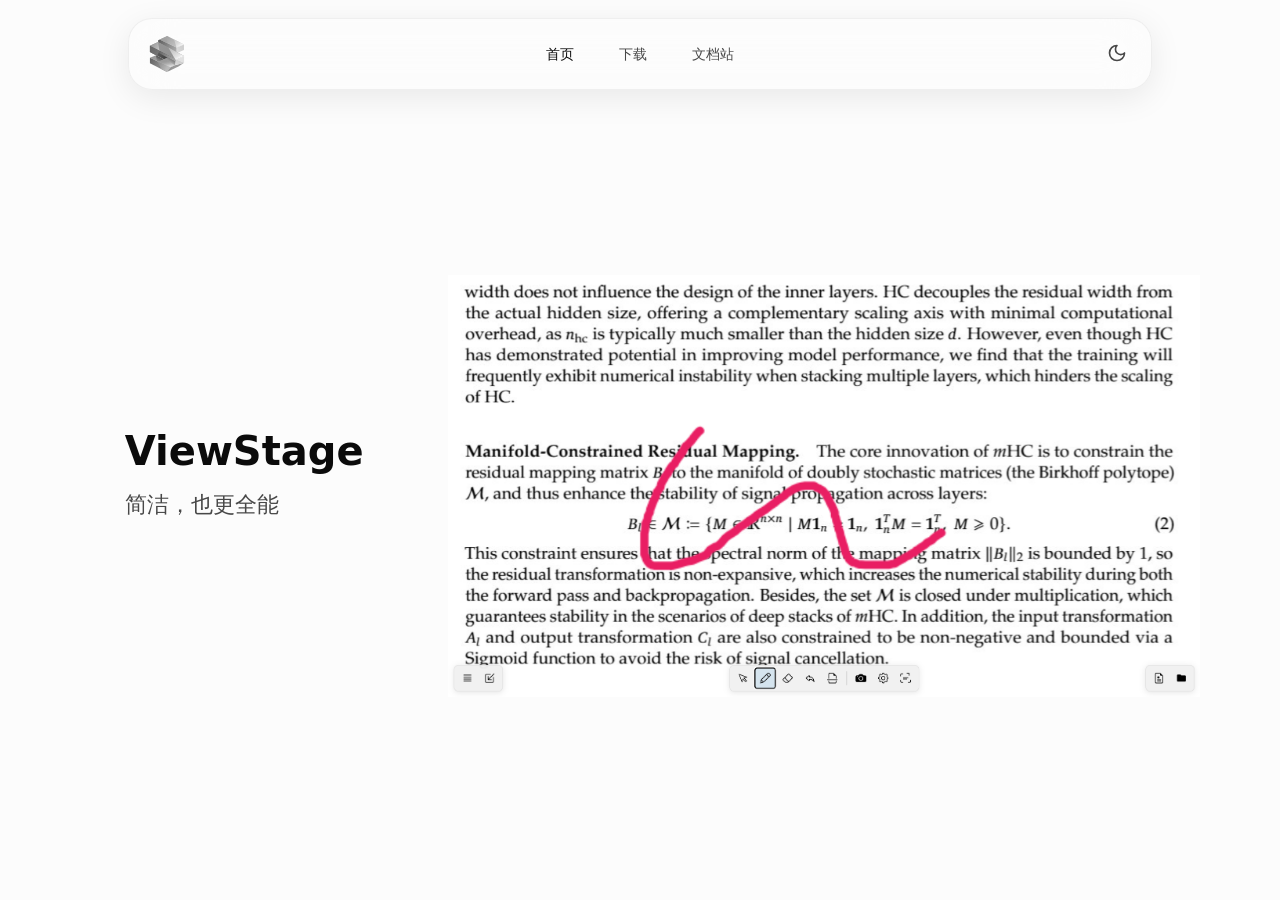
==== index.html @ 869c3924 "first commit" ====
<!DOCTYPE html>
<html lang="zh-CN">
<head>
    <meta charset="UTF-8">
    <meta name="viewport" content="width=device-width, initial-scale=1.0">
    <title>ViewStage</title>
    <link rel="stylesheet" href="style.css">
</head>
<body>
    <header class="vp-navbar">
        <a href="https://sectl.top" class="vp-navbar-logo" target="_blank">
            <img src="SECTL-LOGO.svg" alt="ViewStage Logo">
        </a>
        <div class="vp-navbar-items-wrapper">
            <nav class="vp-navbar-items">
                <div class="vp-navbar-item">
                    <a href="/" class="route-link-active">首页</a>
                </div>
                <div class="vp-navbar-item">
                    <a href="/download.html">下载</a>
                </div>
                <div class="vp-navbar-item">
                    <a href="/docs">文档站</a>
                </div>
            </nav>
        </div>
        <button class="vp-toggle-color-mode-button" aria-label="切换主题"><svg xmlns="http://www.w3.org/2000/svg" width="20" height="20" viewBox="0 0 24 24" fill="none" stroke="currentColor" stroke-width="2" stroke-linecap="round" stroke-linejoin="round"><path d="M12 3a6 6 0 0 0 9 9 9 9 0 1 1-9-9Z"></path></svg></button>
    </header>
    <main class="vp-home">
        <div class="home-container">
            <div class="hero-content">
                <h1 class="hero-title">ViewStage</h1>
                <p class="hero-description">简洁，也更全能</p>
            </div>
            <div class="hero-image-container">
                <img src="example1.png" alt="Example" class="hero-image">
            </div>
        </div>
    </main>
    <script src="main.js"></script>
</body>
</html>
---- style.css ----
* {
    margin: 0;
    padding: 0;
    box-sizing: border-box;
}

:root {
    --font-sans: ui-sans-serif, system-ui, sans-serif, "Apple Color Emoji", "Segoe UI Emoji", "Segoe UI Symbol", "Noto Color Emoji";
    --font-mono: ui-monospace, SFMono-Regular, Menlo, Monaco, Consolas, "Liberation Mono", "Courier New", monospace;
    --radius-3xl: 1.5rem;
    --radius-xl: .75rem;
    --ease-in-out: cubic-bezier(.4, 0, .2, 1);
    --transition-normal: .3s var(--ease-in-out);
    --navbar-height: 8vh;
    
    --bg-primary: oklch(99% 0 0);
    --bg-secondary: oklch(96% 0 0);
    --bg-tertiary: oklch(92% 0 0);
    
    --text-primary: oklch(15% 0 0);
    --text-secondary: oklch(40% 0 0);
    --text-muted: oklch(55% 0 0);
    
    --border-color: oklch(88% 0 0);
    --border-color-light: oklch(92% 0 0);
    
    --navbar-bg: oklch(99% 0 0 / 0.7);
    --navbar-border: oklch(85% 0 0 / 0.3);
    --navbar-shadow: 0 8px 32px rgba(0, 0, 0, 0.08);
    --navbar-text: oklch(15% 0 0);
    --navbar-text-muted: oklch(40% 0 0);
    --hover-bg: oklch(0% 0 0 / 0.06);
}

html.dark {
    --bg-primary: oklch(12% 0 0);
    --bg-secondary: oklch(16% 0 0);
    --bg-tertiary: oklch(20% 0 0);
    
    --text-primary: oklch(98% 0 0);
    --text-secondary: oklch(85% 0 0);
    --text-muted: oklch(65% 0 0);
    
    --border-color: oklch(28% 0 0);
    --border-color-light: oklch(22% 0 0);
    
    --navbar-bg: oklch(16% 0 0 / 0.7);
    --navbar-border: oklch(40% 0 0 / 0.3);
    --navbar-shadow: 0 8px 32px rgba(0, 0, 0, 0.25);
    --navbar-text: oklch(98% 0 0);
    --navbar-text-muted: oklch(75% 0 0);
    --hover-bg: oklch(100% 0 0 / 0.1);
}

body {
    font-family: var(--font-sans);
    background-color: var(--bg-primary);
    color: var(--text-primary);
    transition: background-color var(--transition-normal), color var(--transition-normal);
}

.vp-navbar {
    position: fixed;
    top: 2vh;
    left: 50%;
    transform: translateX(-50%);
    width: 80%;
    height: var(--navbar-height);
    padding: 0 2.5%;
    border-radius: var(--radius-3xl);
    background: var(--navbar-bg);
    backdrop-filter: blur(24px) saturate(200%);
    -webkit-backdrop-filter: blur(24px) saturate(200%);
    box-shadow: var(--navbar-shadow);
    border: 1px solid var(--navbar-border);
    z-index: 100;
    transition: all var(--transition-normal);
    display: flex;
    align-items: center;
    justify-content: center;
}

.vp-navbar::before,
.vp-navbar::after {
    display: none;
}

.vp-navbar .vp-toggle-sidebar-button {
    display: none;
}

.vp-navbar > span:first-of-type {
    display: none;
}

.vp-navbar-logo {
    position: absolute;
    left: 2%;
    display: flex;
    align-items: center;
    height: 55%;
    transition: opacity var(--transition-normal);
}

.vp-navbar-logo img {
    height: 100%;
    width: auto;
    object-fit: contain;
    filter: grayscale(100%);
}

.vp-navbar-logo:hover {
    opacity: 0.8;
}

.vp-navbar .vp-navbar-items-wrapper {
    position: absolute;
    left: 50%;
    transform: translateX(-50%);
    display: flex;
    align-items: center;
    justify-content: center;
}

.vp-navbar .vp-navbar-items {
    display: flex;
    align-items: center;
    justify-content: center;
    gap: 0.5vw;
}

.vp-navbar .vp-navbar-item {
    padding: 0.7vh 1.5vw;
    border-radius: var(--radius-xl);
    transition: all var(--transition-normal);
}

.vp-navbar .vp-navbar-item a {
    color: var(--navbar-text-muted);
    font-size: 0.875rem;
    font-weight: 500;
    transition: color var(--transition-normal);
    text-decoration: none;
    border-bottom: none;
}

.vp-navbar .vp-navbar-item a::after {
    display: none !important;
    width: 0 !important;
    height: 0 !important;
    border: none !important;
    background: none !important;
}

.vp-navbar .vp-navbar-item:hover {
    background: var(--hover-bg);
}

.vp-navbar .vp-navbar-item:hover a {
    color: var(--navbar-text);
}

.vp-navbar .vp-navbar-item a.route-link-active {
    color: var(--navbar-text);
}

.vp-navbar .vp-navbar-item a.route-link-active::after {
    display: none !important;
    width: 0 !important;
    height: 0 !important;
    border: none !important;
    background: none !important;
}

.vp-navbar .vp-navbar-dropdown-wrapper {
    display: none;
}

.vp-navbar .vp-toggle-color-mode-button {
    position: absolute !important;
    right: 1.5% !important;
    left: auto !important;
    padding: 1vh;
    border-radius: var(--radius-xl);
    border: none;
    background: transparent;
    outline: none;
    transition: all var(--transition-normal);
    color: var(--navbar-text-muted);
    cursor: pointer;
}

.vp-navbar .vp-toggle-color-mode-button:hover {
    background: var(--hover-bg);
    color: var(--navbar-text);
}

.vp-navbar .vp-toggle-color-mode-button:focus,
.vp-navbar .vp-toggle-color-mode-button:focus-visible {
    outline: none;
    box-shadow: none;
}

.vp-sidebar {
    top: calc(var(--navbar-height) + 3vh);
}

.vp-page,
.vp-home {
    padding-top: var(--navbar-height);
    padding-left: 0;
    padding-right: 0;
}

.home-container {
    display: flex;
    width: 100%;
    height: calc(100vh - var(--navbar-height));
    padding-left: 5%;
}

.hero-content {
    display: flex;
    flex-direction: column;
    justify-content: center;
    align-items: flex-start;
    width: 25%;
    padding: 2% 2% 2% 5%;
    text-align: left;
}

.hero-title {
    font-size: 2.5rem;
    font-weight: 700;
    color: var(--text-primary);
    margin-bottom: 1rem;
}

.hero-description {
    font-size: 1.375rem;
    color: var(--text-secondary);
    margin-bottom: 1.5rem;
    text-align: center;
}

.hero-image-container {
    display: flex;
    justify-content: center;
    align-items: center;
    width: 75%;
    height: 100%;
    padding: 2%;
}

.hero-image {
    display: block;
    max-width: 87%;
    max-height: 87%;
    width: auto;
    height: auto;
    object-fit: contain;
}

@media (max-width: 768px) {
    .vp-navbar {
        width: 95%;
        height: 8vh;
        top: 2%;
    }
    
    .vp-navbar-logo {
        left: 3%;
        height: 60%;
    }
    
    .vp-navbar-logo img {
        height: 100%;
    }
    
    .vp-home {
        padding-top: 10vh;
    }
    
    .home-container {
        flex-direction: column;
        height: auto;
        padding-left: 0;
    }
    
    .hero-content {
        width: 100%;
        padding: 8% 5% 3% 5%;
        align-items: center;
        text-align: center;
    }
    
    .hero-title {
        font-size: 1.875rem;
    }
    
    .hero-description {
        font-size: 1rem;
    }
    
    .hero-image-container {
        width: 100%;
        height: auto;
        padding: 0 5% 5% 5%;
    }
    
    .hero-image {
        max-width: 100%;
        max-height: 50vh;
    }
}
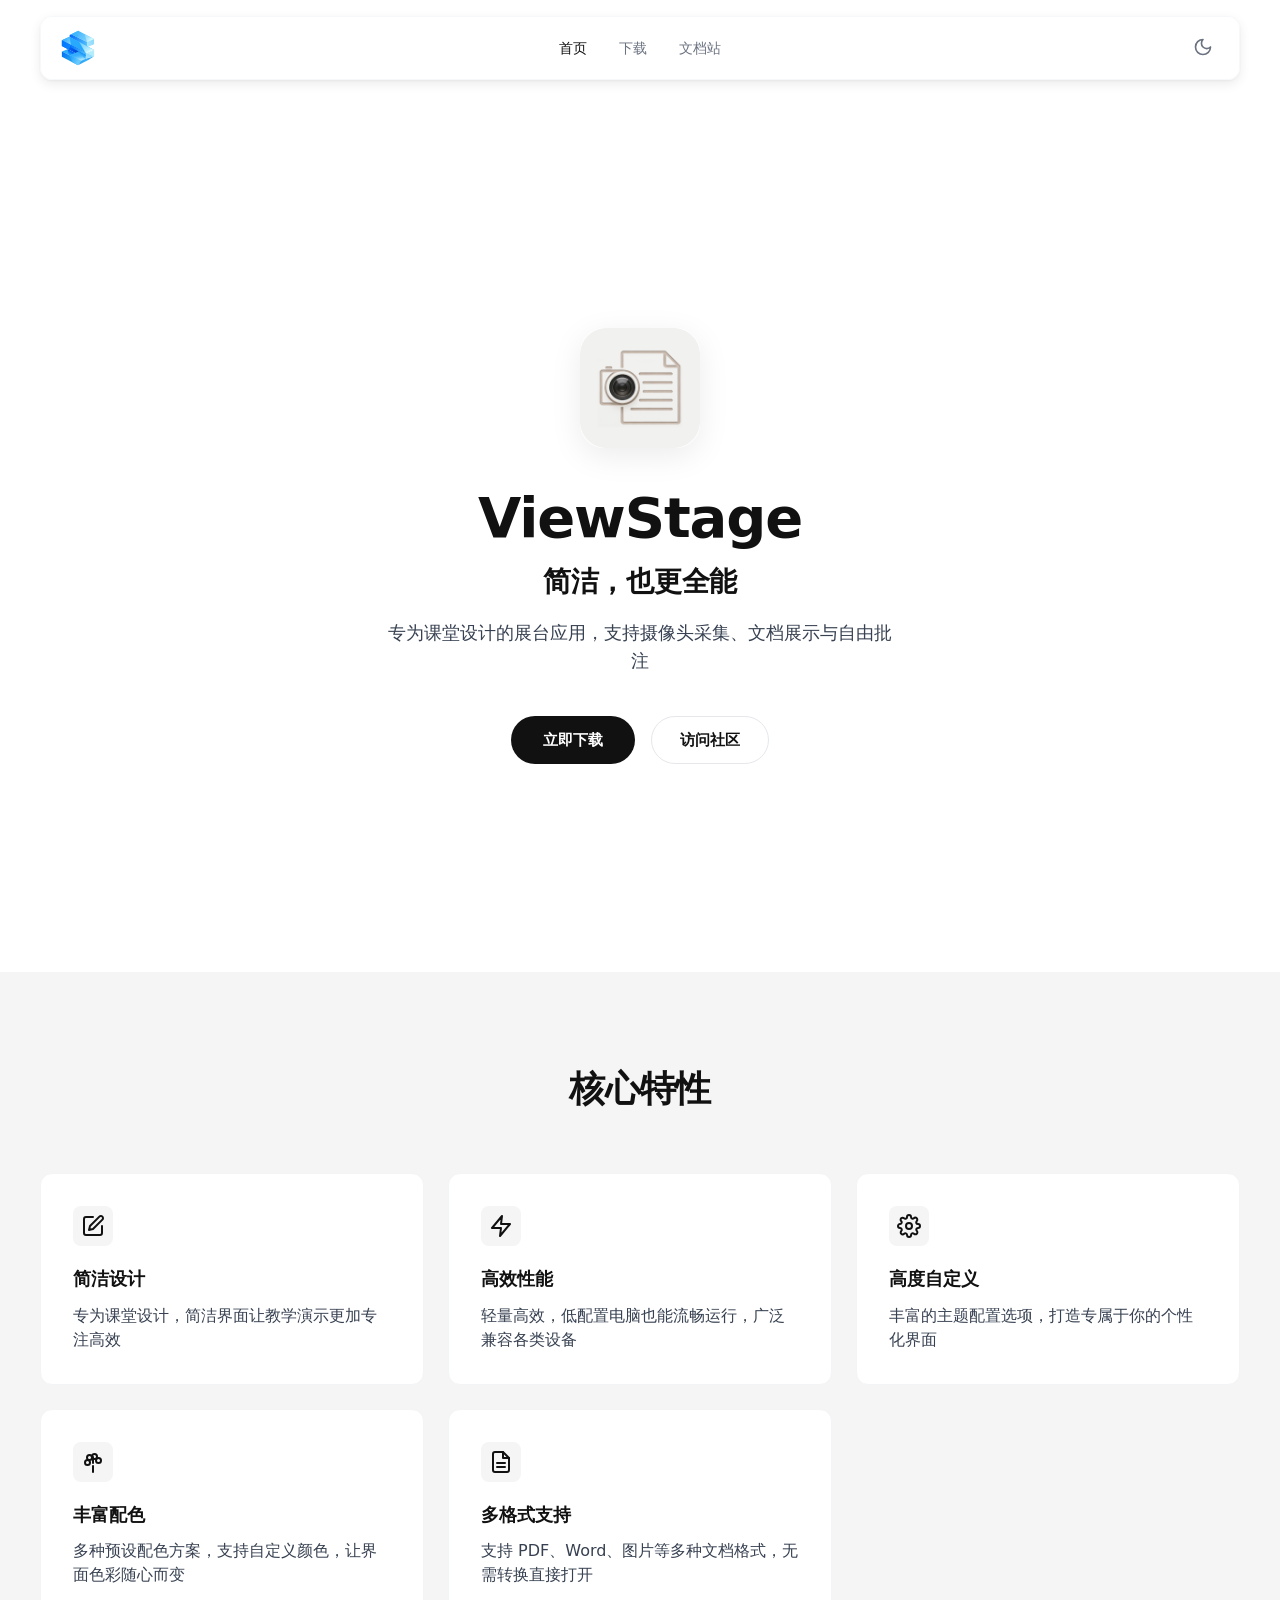
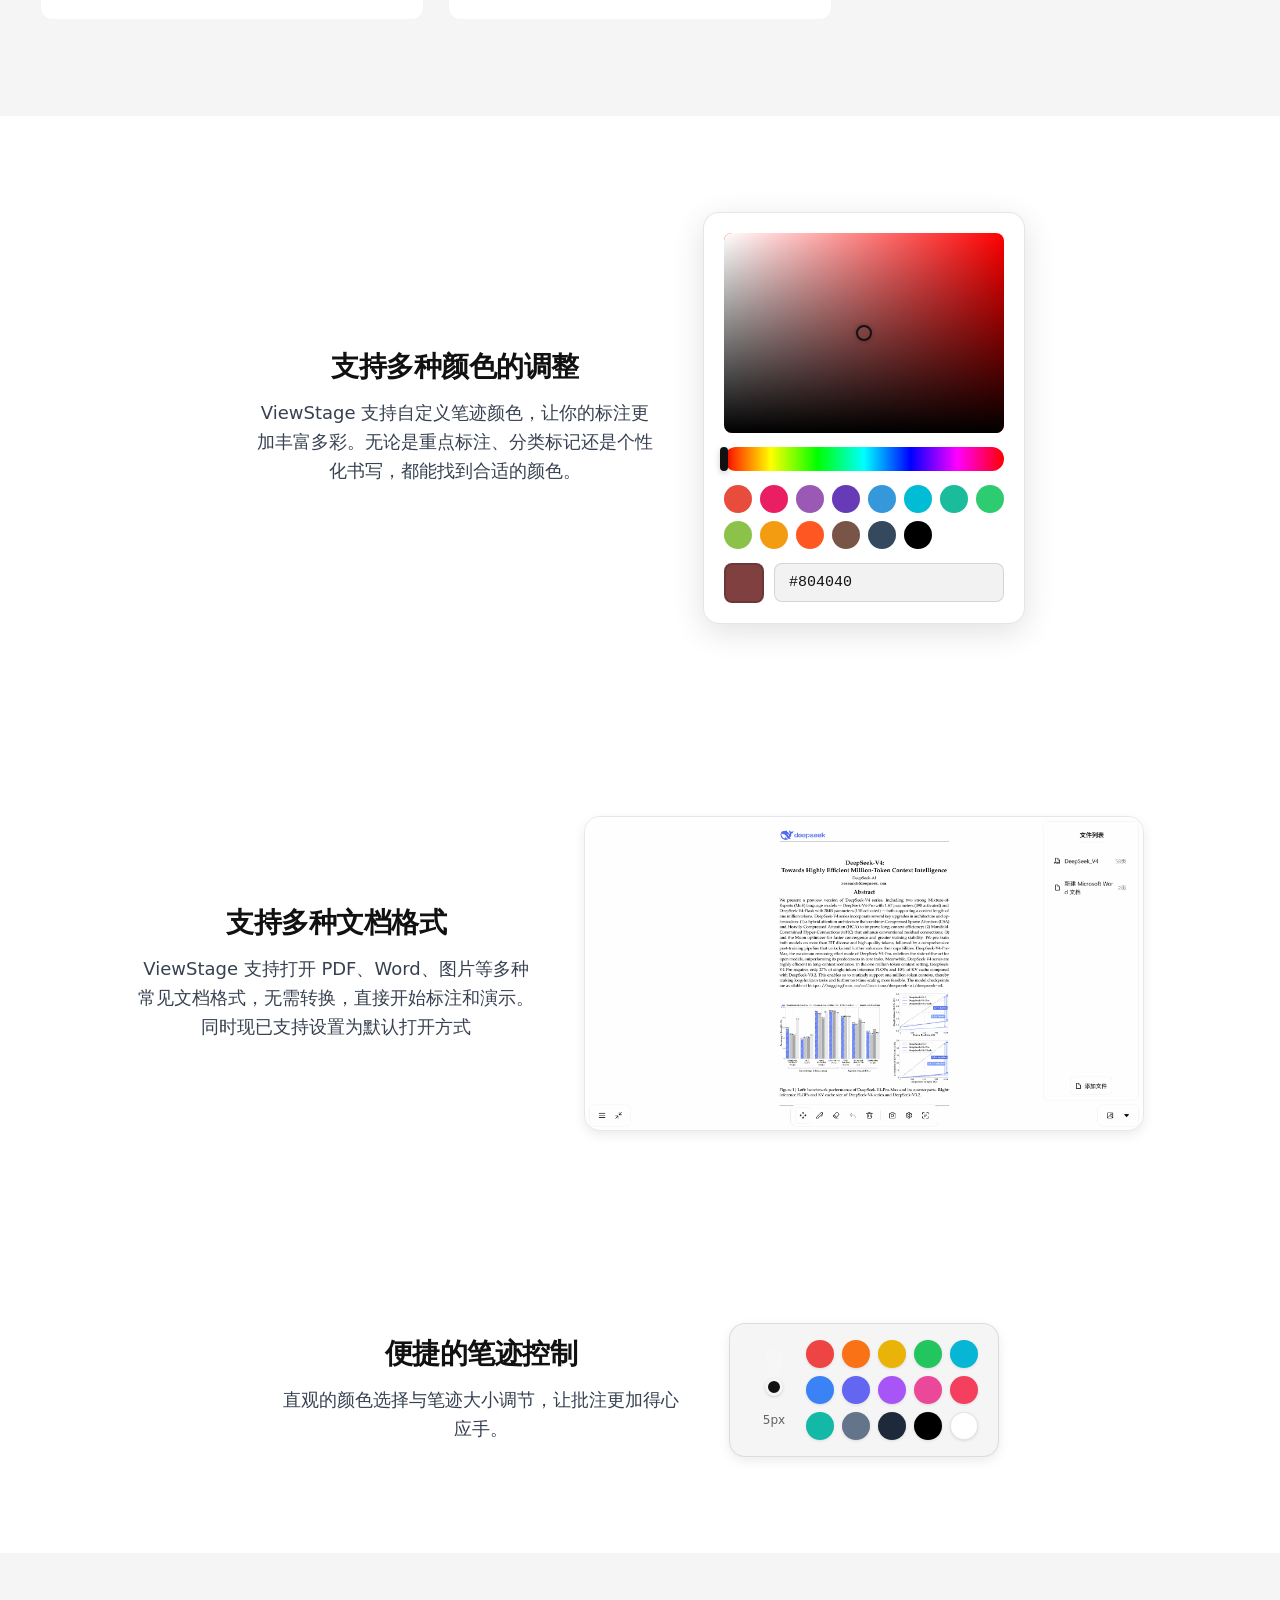
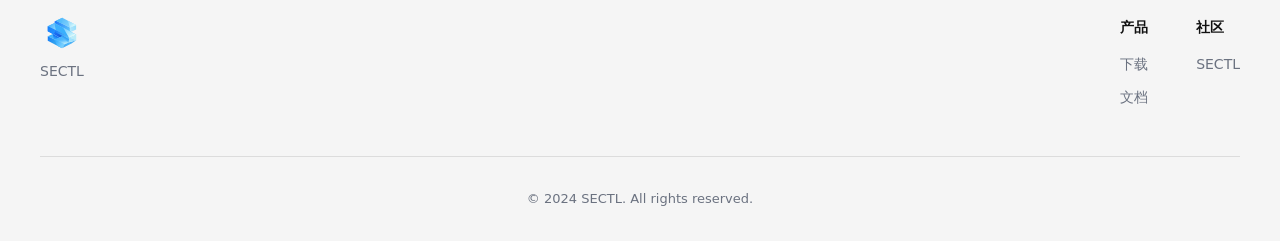
==== commit 4414b14d: "更新官网样式" ====
--- a/index.html
+++ b/index.html
@@ -1,42 +1,205 @@
-<!DOCTYPE html>
-<html lang="zh-CN">
-<head>
-    <meta charset="UTF-8">
-    <meta name="viewport" content="width=device-width, initial-scale=1.0">
-    <title>ViewStage</title>
-    <link rel="stylesheet" href="style.css">
-</head>
-<body>
-    <header class="vp-navbar">
-        <a href="https://sectl.top" class="vp-navbar-logo" target="_blank">
-            <img src="SECTL-LOGO.svg" alt="ViewStage Logo">
-        </a>
-        <div class="vp-navbar-items-wrapper">
-            <nav class="vp-navbar-items">
-                <div class="vp-navbar-item">
-                    <a href="/" class="route-link-active">首页</a>
-                </div>
-                <div class="vp-navbar-item">
-                    <a href="/download.html">下载</a>
-                </div>
-                <div class="vp-navbar-item">
-                    <a href="/docs">文档站</a>
-                </div>
-            </nav>
-        </div>
-        <button class="vp-toggle-color-mode-button" aria-label="切换主题"><svg xmlns="http://www.w3.org/2000/svg" width="20" height="20" viewBox="0 0 24 24" fill="none" stroke="currentColor" stroke-width="2" stroke-linecap="round" stroke-linejoin="round"><path d="M12 3a6 6 0 0 0 9 9 9 9 0 1 1-9-9Z"></path></svg></button>
-    </header>
-    <main class="vp-home">
-        <div class="home-container">
-            <div class="hero-content">
-                <h1 class="hero-title">ViewStage</h1>
-                <p class="hero-description">简洁，也更全能</p>
-            </div>
-            <div class="hero-image-container">
-                <img src="example1.png" alt="Example" class="hero-image">
-            </div>
-        </div>
-    </main>
-    <script src="main.js"></script>
-</body>
-</html>
+<!DOCTYPE html>
+<html lang="zh-CN">
+<head>
+    <meta charset="UTF-8">
+    <meta name="viewport" content="width=device-width, initial-scale=1.0">
+    <title>ViewStage</title>
+    <link rel="stylesheet" href="style.css">
+</head>
+<body>
+    <header class="vp-navbar">
+        <a href="https://sectl.top" class="vp-navbar-logo" target="_blank">
+            <img src="SECTL-LOGO.svg" alt="ViewStage Logo">
+        </a>
+        <div class="vp-navbar-items-wrapper">
+            <nav class="vp-navbar-items">
+                <div class="vp-navbar-item">
+                    <a href="/" class="route-link-active">首页</a>
+                </div>
+                <div class="vp-navbar-item">
+                    <a href="/download.html">下载</a>
+                </div>
+                <div class="vp-navbar-item">
+                    <a href="/docs">文档站</a>
+                </div>
+            </nav>
+        </div>
+        <button class="vp-toggle-color-mode-button" aria-label="切换主题"><svg xmlns="http://www.w3.org/2000/svg" width="20" height="20" viewBox="0 0 24 24" fill="none" stroke="currentColor" stroke-width="2" stroke-linecap="round" stroke-linejoin="round"><path d="M12 3a6 6 0 0 0 9 9 9 9 0 1 1-9-9Z"></path></svg></button>
+    </header>
+    <main class="vp-home">
+        <section class="hero-section">
+            <div class="hero-container">
+                <div class="hero-logo-wrapper">
+                    <img src="logo.png" alt="ViewStage" class="hero-logo">
+                </div>
+                <h1 class="hero-title">ViewStage</h1>
+                <p class="hero-tagline">简洁，也更全能</p>
+                <p class="hero-description">专为课堂设计的展台应用，支持摄像头采集、文档展示与自由批注</p>
+                <div class="hero-actions">
+                    <a href="/download.html" class="btn btn-primary">立即下载</a>
+                    <a href="https://sectl.cn/forum" class="btn btn-secondary">访问社区</a>
+                </div>
+            </div>
+        </section>
+        <section class="features-section">
+            <div class="section-container">
+                <h2 class="section-title">核心特性</h2>
+                <div class="features-grid">
+                    <div class="feature-card">
+                        <div class="feature-icon">
+                            <svg xmlns="http://www.w3.org/2000/svg" width="24" height="24" viewBox="0 0 24 24" fill="none" stroke="currentColor" stroke-width="2" stroke-linecap="round" stroke-linejoin="round"><path d="M12 3H5a2 2 0 0 0-2 2v14a2 2 0 0 0 2 2h14a2 2 0 0 0 2-2v-7"/><path d="M18.375 2.625a2.121 2.121 0 1 1 3 3L12 15l-4 1 1-4Z"/></svg>
+                        </div>
+                        <h3 class="feature-title">简洁设计</h3>
+                        <p class="feature-desc">专为课堂设计，简洁界面让教学演示更加专注高效</p>
+                    </div>
+                    <div class="feature-card">
+                        <div class="feature-icon">
+                            <svg xmlns="http://www.w3.org/2000/svg" width="24" height="24" viewBox="0 0 24 24" fill="none" stroke="currentColor" stroke-width="2" stroke-linecap="round" stroke-linejoin="round"><path d="M13 2L3 14h9l-1 8 10-12h-9l1-8z"/></svg>
+                        </div>
+                        <h3 class="feature-title">高效性能</h3>
+                        <p class="feature-desc">轻量高效，低配置电脑也能流畅运行，广泛兼容各类设备</p>
+                    </div>
+                    <div class="feature-card">
+                        <div class="feature-icon">
+                            <svg xmlns="http://www.w3.org/2000/svg" width="24" height="24" viewBox="0 0 24 24" fill="none" stroke="currentColor" stroke-width="2" stroke-linecap="round" stroke-linejoin="round"><circle cx="12" cy="12" r="3"></circle><path d="M19.4 15a1.65 1.65 0 0 0 .33 1.82l.06.06a2 2 0 0 1 0 2.83 2 2 0 0 1-2.83 0l-.06-.06a1.65 1.65 0 0 0-1.82-.33 1.65 1.65 0 0 0-1 1.51V21a2 2 0 0 1-2 2 2 2 0 0 1-2-2v-.09A1.65 1.65 0 0 0 9 19.4a1.65 1.65 0 0 0-1.82.33l-.06.06a2 2 0 0 1-2.83 0 2 2 0 0 1 0-2.83l.06-.06a1.65 1.65 0 0 0 .33-1.82 1.65 1.65 0 0 0-1.51-1H3a2 2 0 0 1-2-2 2 2 0 0 1 2-2h.09A1.65 1.65 0 0 0 4.6 9a1.65 1.65 0 0 0-.33-1.82l-.06-.06a2 2 0 0 1 0-2.83 2 2 0 0 1 2.83 0l.06.06a1.65 1.65 0 0 0 1.82.33H9a1.65 1.65 0 0 0 1-1.51V3a2 2 0 0 1 2-2 2 2 0 0 1 2 2v.09a1.65 1.65 0 0 0 1 1.51 1.65 1.65 0 0 0 1.82-.33l.06-.06a2 2 0 0 1 2.83 0 2 2 0 0 1 0 2.83l-.06.06a1.65 1.65 0 0 0-.33 1.82V9a1.65 1.65 0 0 0 1.51 1H21a2 2 0 0 1 2 2 2 2 0 0 1-2 2h-.09a1.65 1.65 0 0 0-1.51 1z"></path></svg>
+                        </div>
+                        <h3 class="feature-title">高度自定义</h3>
+                        <p class="feature-desc">丰富的主题配置选项，打造专属于你的个性化界面</p>
+                    </div>
+                    <div class="feature-card">
+                        <div class="feature-icon">
+                            <svg xmlns="http://www.w3.org/2000/svg" width="24" height="24" viewBox="0 0 24 24" fill="none" stroke="currentColor" stroke-width="2" stroke-linecap="round" stroke-linejoin="round"><circle cx="13.5" cy="6.5" r="2.5"/><circle cx="17.5" cy="10.5" r="2.5"/><circle cx="8.5" cy="7.5" r="2.5"/><circle cx="6.5" cy="12.5" r="2.5"/><path d="M12 22v-6"/><path d="M12 13V7"/></svg>
+                        </div>
+                        <h3 class="feature-title">丰富配色</h3>
+                        <p class="feature-desc">多种预设配色方案，支持自定义颜色，让界面色彩随心而变</p>
+                    </div>
+                    <div class="feature-card">
+                        <div class="feature-icon">
+                            <svg xmlns="http://www.w3.org/2000/svg" width="24" height="24" viewBox="0 0 24 24" fill="none" stroke="currentColor" stroke-width="2" stroke-linecap="round" stroke-linejoin="round"><path d="M14 2H6a2 2 0 0 0-2 2v16a2 2 0 0 0 2 2h12a2 2 0 0 0 2-2V8z"/><polyline points="14,2 14,8 20,8"/><line x1="16" y1="13" x2="8" y2="13"/><line x1="16" y1="17" x2="8" y2="17"/></svg>
+                        </div>
+                        <h3 class="feature-title">多格式支持</h3>
+                        <p class="feature-desc">支持 PDF、Word、图片等多种文档格式，无需转换直接打开</p>
+                    </div>
+                </div>
+            </div>
+        </section>
+        <section class="showcase-section">
+            <div class="section-container">
+                <div class="showcase-content">
+                    <div class="showcase-text">
+                        <h2 class="section-title">支持多种颜色的调整</h2>
+                        <p class="showcase-desc">ViewStage 支持自定义笔迹颜色，让你的标注更加丰富多彩。无论是重点标注、分类标记还是个性化书写，都能找到合适的颜色。</p>
+                    </div>
+                    <div class="color-picker-popup-demo active">
+                        <div class="color-picker-sv-demo" style="background-color: rgb(255, 0, 0);">
+                            <div class="color-picker-sv-white"></div>
+                            <div class="color-picker-sv-black"></div>
+                            <div class="color-picker-sv-cursor-demo" style="left: 50%; top: 50%;"></div>
+                        </div>
+                        <div class="color-picker-hue-demo">
+                            <div class="color-picker-hue-cursor-demo" style="left: 0px;"></div>
+                        </div>
+                        <div class="color-picker-presets-demo">
+                            <div class="color-picker-preset-demo" style="background-color: rgb(231, 76, 60);"></div>
+                            <div class="color-picker-preset-demo" style="background-color: rgb(233, 30, 99);"></div>
+                            <div class="color-picker-preset-demo" style="background-color: rgb(155, 89, 182);"></div>
+                            <div class="color-picker-preset-demo" style="background-color: rgb(103, 58, 183);"></div>
+                            <div class="color-picker-preset-demo" style="background-color: rgb(52, 152, 219);"></div>
+                            <div class="color-picker-preset-demo" style="background-color: rgb(0, 188, 212);"></div>
+                            <div class="color-picker-preset-demo" style="background-color: rgb(26, 188, 156);"></div>
+                            <div class="color-picker-preset-demo" style="background-color: rgb(46, 204, 113);"></div>
+                            <div class="color-picker-preset-demo" style="background-color: rgb(139, 195, 74);"></div>
+                            <div class="color-picker-preset-demo" style="background-color: rgb(243, 156, 18);"></div>
+                            <div class="color-picker-preset-demo" style="background-color: rgb(255, 87, 34);"></div>
+                            <div class="color-picker-preset-demo" style="background-color: rgb(121, 85, 72);"></div>
+                            <div class="color-picker-preset-demo" style="background-color: rgb(52, 73, 94);"></div>
+                            <div class="color-picker-preset-demo" style="background-color: rgb(0, 0, 0);"></div>
+                            <div class="color-picker-preset-demo" style="background-color: rgb(255, 255, 255);"></div>
+                        </div>
+                        <div class="color-picker-input-row-demo">
+                            <div class="color-picker-preview-demo" style="background-color: rgb(128, 64, 64);"></div>
+                            <input type="text" class="color-picker-input-demo" placeholder="#RRGGBB" value="#804040" readonly>
+                        </div>
+                    </div>
+                </div>
+            </div>
+        </section>
+        <section class="docs-section">
+            <div class="section-container">
+                <div class="showcase-content">
+                    <div class="showcase-text">
+                        <h2 class="section-title">支持多种文档格式</h2>
+                        <p class="showcase-desc">ViewStage 支持打开 PDF、Word、图片等多种常见文档格式，无需转换，直接开始标注和演示。</p>
+                        <p class="showcase-desc">同时现已支持设置为默认打开方式</p>
+                    </div>
+                    <div class="docs-preview">
+                        <img src="doc-light.png" alt="文档预览" class="docs-preview-img light-img">
+                        <img src="doc-dark.png" alt="文档预览" class="docs-preview-img dark-img">
+                    </div>
+                </div>
+            </div>
+        </section>
+        <section class="pen-section">
+            <div class="section-container">
+                <div class="showcase-content">
+                    <div class="showcase-text">
+                        <h2 class="section-title">便捷的笔迹控制</h2>
+                        <p class="showcase-desc">直观的颜色选择与笔迹大小调节，让批注更加得心应手。</p>
+                    </div>
+                    <div class="pen-control-panel-demo visible">
+                        <div class="pen-size-vertical-demo">
+                            <div class="slider-wrapper-demo">
+                                <svg class="triangle-track-demo" viewBox="0 0 40 50" preserveAspectRatio="none">
+                                    <path d="M 12 0 L 28 0 L 20 50 Z" fill="rgba(255, 255, 255, 0.15)" stroke="rgba(255, 255, 255, 0.2)" stroke-width="1" stroke-linejoin="round" stroke-linecap="round"></path>
+                                </svg>
+                                <div class="custom-thumb-demo" style="top: 27px;"></div>
+                            </div>
+                            <span class="pen-size-label-demo">5px</span>
+                        </div>
+                        <div class="pen-color-buttons-demo">
+                            <button class="pen-color-btn-demo" style="background-color: rgb(239, 68, 68);"></button>
+                            <button class="pen-color-btn-demo" style="background-color: rgb(249, 115, 22);"></button>
+                            <button class="pen-color-btn-demo" style="background-color: rgb(234, 179, 8);"></button>
+                            <button class="pen-color-btn-demo" style="background-color: rgb(34, 197, 94);"></button>
+                            <button class="pen-color-btn-demo" style="background-color: rgb(6, 182, 212);"></button>
+                            <button class="pen-color-btn-demo" style="background-color: rgb(59, 130, 246);"></button>
+                            <button class="pen-color-btn-demo" style="background-color: rgb(99, 102, 241);"></button>
+                            <button class="pen-color-btn-demo" style="background-color: rgb(168, 85, 247);"></button>
+                            <button class="pen-color-btn-demo" style="background-color: rgb(236, 72, 153);"></button>
+                            <button class="pen-color-btn-demo" style="background-color: rgb(244, 63, 94);"></button>
+                            <button class="pen-color-btn-demo" style="background-color: rgb(20, 184, 166);"></button>
+                            <button class="pen-color-btn-demo" style="background-color: rgb(100, 116, 139);"></button>
+                            <button class="pen-color-btn-demo" style="background-color: rgb(30, 41, 59);"></button>
+                            <button class="pen-color-btn-demo dark-color-demo" style="background-color: rgb(0, 0, 0);"></button>
+                            <button class="pen-color-btn-demo light-color-demo" style="background-color: rgb(255, 255, 255);"></button>
+                        </div>
+                    </div>
+                </div>
+            </div>
+        </section>
+    </main>
+    <footer class="vp-footer">
+        <div class="footer-container">
+            <div class="footer-brand">
+                <img src="SECTL-LOGO.svg" alt="ViewStage" class="footer-logo">
+                <p class="footer-tagline">SECTL</p>
+            </div>
+            <div class="footer-links">
+                <div class="footer-column">
+                    <h4>产品</h4>
+                    <a href="/download.html">下载</a>
+                    <a href="/docs">文档</a>
+                </div>
+                <div class="footer-column">
+                    <h4>社区</h4>
+                    <a href="https://sectl.top" target="_blank">SECTL</a>
+                </div>
+            </div>
+        </div>
+        <div class="footer-bottom">
+            <p>© 2024 SECTL. All rights reserved.</p>
+        </div>
+    </footer>
+    <script src="main.js"></script>
+</body>
+</html>
--- a/style.css
+++ b/style.css
@@ -1,315 +1,1142 @@
-* {
-    margin: 0;
-    padding: 0;
-    box-sizing: border-box;
-}
-
-:root {
-    --font-sans: ui-sans-serif, system-ui, sans-serif, "Apple Color Emoji", "Segoe UI Emoji", "Segoe UI Symbol", "Noto Color Emoji";
-    --font-mono: ui-monospace, SFMono-Regular, Menlo, Monaco, Consolas, "Liberation Mono", "Courier New", monospace;
-    --radius-3xl: 1.5rem;
-    --radius-xl: .75rem;
-    --ease-in-out: cubic-bezier(.4, 0, .2, 1);
-    --transition-normal: .3s var(--ease-in-out);
-    --navbar-height: 8vh;
-    
-    --bg-primary: oklch(99% 0 0);
-    --bg-secondary: oklch(96% 0 0);
-    --bg-tertiary: oklch(92% 0 0);
-    
-    --text-primary: oklch(15% 0 0);
-    --text-secondary: oklch(40% 0 0);
-    --text-muted: oklch(55% 0 0);
-    
-    --border-color: oklch(88% 0 0);
-    --border-color-light: oklch(92% 0 0);
-    
-    --navbar-bg: oklch(99% 0 0 / 0.7);
-    --navbar-border: oklch(85% 0 0 / 0.3);
-    --navbar-shadow: 0 8px 32px rgba(0, 0, 0, 0.08);
-    --navbar-text: oklch(15% 0 0);
-    --navbar-text-muted: oklch(40% 0 0);
-    --hover-bg: oklch(0% 0 0 / 0.06);
-}
-
-html.dark {
-    --bg-primary: oklch(12% 0 0);
-    --bg-secondary: oklch(16% 0 0);
-    --bg-tertiary: oklch(20% 0 0);
-    
-    --text-primary: oklch(98% 0 0);
-    --text-secondary: oklch(85% 0 0);
-    --text-muted: oklch(65% 0 0);
-    
-    --border-color: oklch(28% 0 0);
-    --border-color-light: oklch(22% 0 0);
-    
-    --navbar-bg: oklch(16% 0 0 / 0.7);
-    --navbar-border: oklch(40% 0 0 / 0.3);
-    --navbar-shadow: 0 8px 32px rgba(0, 0, 0, 0.25);
-    --navbar-text: oklch(98% 0 0);
-    --navbar-text-muted: oklch(75% 0 0);
-    --hover-bg: oklch(100% 0 0 / 0.1);
-}
-
-body {
-    font-family: var(--font-sans);
-    background-color: var(--bg-primary);
-    color: var(--text-primary);
-    transition: background-color var(--transition-normal), color var(--transition-normal);
-}
-
-.vp-navbar {
-    position: fixed;
-    top: 2vh;
-    left: 50%;
-    transform: translateX(-50%);
-    width: 80%;
-    height: var(--navbar-height);
-    padding: 0 2.5%;
-    border-radius: var(--radius-3xl);
-    background: var(--navbar-bg);
-    backdrop-filter: blur(24px) saturate(200%);
-    -webkit-backdrop-filter: blur(24px) saturate(200%);
-    box-shadow: var(--navbar-shadow);
-    border: 1px solid var(--navbar-border);
-    z-index: 100;
-    transition: all var(--transition-normal);
-    display: flex;
-    align-items: center;
-    justify-content: center;
-}
-
-.vp-navbar::before,
-.vp-navbar::after {
-    display: none;
-}
-
-.vp-navbar .vp-toggle-sidebar-button {
-    display: none;
-}
-
-.vp-navbar > span:first-of-type {
-    display: none;
-}
-
-.vp-navbar-logo {
-    position: absolute;
-    left: 2%;
-    display: flex;
-    align-items: center;
-    height: 55%;
-    transition: opacity var(--transition-normal);
-}
-
-.vp-navbar-logo img {
-    height: 100%;
-    width: auto;
-    object-fit: contain;
-    filter: grayscale(100%);
-}
-
-.vp-navbar-logo:hover {
-    opacity: 0.8;
-}
-
-.vp-navbar .vp-navbar-items-wrapper {
-    position: absolute;
-    left: 50%;
-    transform: translateX(-50%);
-    display: flex;
-    align-items: center;
-    justify-content: center;
-}
-
-.vp-navbar .vp-navbar-items {
-    display: flex;
-    align-items: center;
-    justify-content: center;
-    gap: 0.5vw;
-}
-
-.vp-navbar .vp-navbar-item {
-    padding: 0.7vh 1.5vw;
-    border-radius: var(--radius-xl);
-    transition: all var(--transition-normal);
-}
-
-.vp-navbar .vp-navbar-item a {
-    color: var(--navbar-text-muted);
-    font-size: 0.875rem;
-    font-weight: 500;
-    transition: color var(--transition-normal);
-    text-decoration: none;
-    border-bottom: none;
-}
-
-.vp-navbar .vp-navbar-item a::after {
-    display: none !important;
-    width: 0 !important;
-    height: 0 !important;
-    border: none !important;
-    background: none !important;
-}
-
-.vp-navbar .vp-navbar-item:hover {
-    background: var(--hover-bg);
-}
-
-.vp-navbar .vp-navbar-item:hover a {
-    color: var(--navbar-text);
-}
-
-.vp-navbar .vp-navbar-item a.route-link-active {
-    color: var(--navbar-text);
-}
-
-.vp-navbar .vp-navbar-item a.route-link-active::after {
-    display: none !important;
-    width: 0 !important;
-    height: 0 !important;
-    border: none !important;
-    background: none !important;
-}
-
-.vp-navbar .vp-navbar-dropdown-wrapper {
-    display: none;
-}
-
-.vp-navbar .vp-toggle-color-mode-button {
-    position: absolute !important;
-    right: 1.5% !important;
-    left: auto !important;
-    padding: 1vh;
-    border-radius: var(--radius-xl);
-    border: none;
-    background: transparent;
-    outline: none;
-    transition: all var(--transition-normal);
-    color: var(--navbar-text-muted);
-    cursor: pointer;
-}
-
-.vp-navbar .vp-toggle-color-mode-button:hover {
-    background: var(--hover-bg);
-    color: var(--navbar-text);
-}
-
-.vp-navbar .vp-toggle-color-mode-button:focus,
-.vp-navbar .vp-toggle-color-mode-button:focus-visible {
-    outline: none;
-    box-shadow: none;
-}
-
-.vp-sidebar {
-    top: calc(var(--navbar-height) + 3vh);
-}
-
-.vp-page,
-.vp-home {
-    padding-top: var(--navbar-height);
-    padding-left: 0;
-    padding-right: 0;
-}
-
-.home-container {
-    display: flex;
-    width: 100%;
-    height: calc(100vh - var(--navbar-height));
-    padding-left: 5%;
-}
-
-.hero-content {
-    display: flex;
-    flex-direction: column;
-    justify-content: center;
-    align-items: flex-start;
-    width: 25%;
-    padding: 2% 2% 2% 5%;
-    text-align: left;
-}
-
-.hero-title {
-    font-size: 2.5rem;
-    font-weight: 700;
-    color: var(--text-primary);
-    margin-bottom: 1rem;
-}
-
-.hero-description {
-    font-size: 1.375rem;
-    color: var(--text-secondary);
-    margin-bottom: 1.5rem;
-    text-align: center;
-}
-
-.hero-image-container {
-    display: flex;
-    justify-content: center;
-    align-items: center;
-    width: 75%;
-    height: 100%;
-    padding: 2%;
-}
-
-.hero-image {
-    display: block;
-    max-width: 87%;
-    max-height: 87%;
-    width: auto;
-    height: auto;
-    object-fit: contain;
-}
-
-@media (max-width: 768px) {
-    .vp-navbar {
-        width: 95%;
-        height: 8vh;
-        top: 2%;
-    }
-    
-    .vp-navbar-logo {
-        left: 3%;
-        height: 60%;
-    }
-    
-    .vp-navbar-logo img {
-        height: 100%;
-    }
-    
-    .vp-home {
-        padding-top: 10vh;
-    }
-    
-    .home-container {
-        flex-direction: column;
-        height: auto;
-        padding-left: 0;
-    }
-    
-    .hero-content {
-        width: 100%;
-        padding: 8% 5% 3% 5%;
-        align-items: center;
-        text-align: center;
-    }
-    
-    .hero-title {
-        font-size: 1.875rem;
-    }
-    
-    .hero-description {
-        font-size: 1rem;
-    }
-    
-    .hero-image-container {
-        width: 100%;
-        height: auto;
-        padding: 0 5% 5% 5%;
-    }
-    
-    .hero-image {
-        max-width: 100%;
-        max-height: 50vh;
-    }
-}
+* {
+    margin: 0;
+    padding: 0;
+    box-sizing: border-box;
+}
+
+:root {
+    --font-sans: 'Inter', ui-sans-serif, system-ui, sans-serif, "Apple Color Emoji", "Segoe UI Emoji";
+    --font-mono: ui-monospace, SFMono-Regular, Menlo, Monaco, Consolas, monospace;
+    
+    --radius-xs: 4px;
+    --radius-sm: 6px;
+    --radius-md: 8px;
+    --radius-lg: 12px;
+    --radius-xl: 16px;
+    
+    --ease-in-out: cubic-bezier(.4, 0, .2, 1);
+    --transition-normal: .3s var(--ease-in-out);
+    --navbar-height: 8vh;
+    
+    --canvas: #ffffff;
+    --surface-card: #f5f5f5;
+    --surface-soft: #f8f9fa;
+    --surface-strong: #e5e7eb;
+    --hairline: #e5e7eb;
+    --hairline-soft: #f3f4f6;
+    
+    --ink: #111111;
+    --body-text: #374151;
+    --muted: #6b7280;
+    --muted-soft: #898989;
+    --on-primary: #ffffff;
+    --on-dark: #ffffff;
+    --on-dark-soft: #a1a1aa;
+    
+    --primary: #111111;
+    --primary-active: #242424;
+    --brand-accent: #3b82f6;
+    
+    --bg-primary: var(--canvas);
+    --bg-secondary: var(--surface-card);
+    --bg-tertiary: var(--surface-soft);
+    
+    --text-primary: var(--ink);
+    --text-secondary: var(--body-text);
+    --text-muted: var(--muted);
+    
+    --border-color: var(--hairline);
+    --border-color-light: var(--hairline-soft);
+    
+    --navbar-bg: rgba(255, 255, 255, 0.85);
+    --navbar-border: rgba(229, 231, 235, 0.3);
+    --navbar-shadow: 0 1px 3px rgba(0, 0, 0, 0.05), 0 4px 12px rgba(0, 0, 0, 0.08);
+    --navbar-text: var(--ink);
+    --navbar-text-muted: var(--muted);
+    --hover-bg: var(--surface-soft);
+    
+    --picker-bg: rgba(255, 255, 255, 0.95);
+    --picker-shadow: 0 8px 32px rgba(0, 0, 0, 0.12);
+    --picker-border: rgba(0, 0, 0, 0.1);
+    --picker-cursor-border: #111111;
+    --picker-cursor-shadow: 0 0 4px rgba(0, 0, 0, 0.3);
+    --picker-hue-cursor-bg: #111111;
+    --picker-hue-shadow: 0 2px 6px rgba(0, 0, 0, 0.2);
+    --picker-preset-hover-border: rgba(0, 0, 0, 0.4);
+    --picker-preview-border: rgba(0, 0, 0, 0.15);
+    --picker-input-bg: rgba(0, 0, 0, 0.05);
+    --picker-input-border: rgba(0, 0, 0, 0.12);
+    --picker-input-color: #111111;
+    
+    --pen-panel-bg: #f5f5f5;
+    --pen-panel-border: rgba(0, 0, 0, 0.1);
+    --pen-panel-shadow: 0 4px 12px rgba(0, 0, 0, 0.08);
+    --pen-thumb-bg: #111111;
+    --pen-thumb-shadow: 0 1px 3px rgba(0, 0, 0, 0.15);
+    --pen-label-color: rgba(0, 0, 0, 0.6);
+    --pen-color-border: rgba(0, 0, 0, 0.1);
+    
+    --footer-bg: #f5f5f5;
+    --footer-text: #6b7280;
+    --footer-heading: #111111;
+    --footer-border: rgba(0, 0, 0, 0.1);
+}
+
+html.dark {
+    --canvas: #111111;
+    --surface-card: #1a1a1a;
+    --surface-soft: #222222;
+    --surface-strong: #333333;
+    --hairline: #333333;
+    --hairline-soft: #262626;
+    
+    --ink: #ffffff;
+    --body-text: #d1d5db;
+    --muted: #9ca3af;
+    --muted-soft: #6b7280;
+    --on-primary: #111111;
+    --on-dark: #ffffff;
+    --on-dark-soft: #a1a1aa;
+    
+    --primary: #ffffff;
+    --primary-active: #e5e5e5;
+    
+    --bg-primary: var(--canvas);
+    --bg-secondary: var(--surface-card);
+    --bg-tertiary: var(--surface-soft);
+    
+    --text-primary: var(--ink);
+    --text-secondary: var(--body-text);
+    --text-muted: var(--muted);
+    
+    --border-color: var(--hairline);
+    --border-color-light: var(--hairline-soft);
+    
+    --navbar-bg: rgba(17, 17, 17, 0.85);
+    --navbar-border: rgba(51, 51, 51, 0.3);
+    --navbar-shadow: 0 1px 3px rgba(0, 0, 0, 0.15), 0 4px 12px rgba(0, 0, 0, 0.25);
+    --navbar-text: var(--ink);
+    --navbar-text-muted: var(--muted);
+    --hover-bg: var(--surface-strong);
+    
+    --picker-bg: rgba(30, 30, 30, 0.95);
+    --picker-shadow: 0 8px 32px rgba(0, 0, 0, 0.35);
+    --picker-border: rgba(255, 255, 255, 0.1);
+    --picker-cursor-border: #ffffff;
+    --picker-cursor-shadow: 0 0 4px rgba(0, 0, 0, 0.5);
+    --picker-hue-cursor-bg: #ffffff;
+    --picker-hue-shadow: 0 2px 6px rgba(0, 0, 0, 0.3);
+    --picker-preset-hover-border: rgba(255, 255, 255, 0.5);
+    --picker-preview-border: rgba(255, 255, 255, 0.2);
+    --picker-input-bg: rgba(255, 255, 255, 0.1);
+    --picker-input-border: rgba(255, 255, 255, 0.15);
+    --picker-input-color: #ffffff;
+    
+    --pen-panel-bg: #1a1a1a;
+    --pen-panel-border: rgba(255, 255, 255, 0.1);
+    --pen-panel-shadow: 0 4px 12px rgba(0, 0, 0, 0.2);
+    --pen-thumb-bg: #ffffff;
+    --pen-thumb-shadow: 0 1px 3px rgba(0, 0, 0, 0.2);
+    --pen-label-color: rgba(255, 255, 255, 0.6);
+    --pen-color-border: rgba(255, 255, 255, 0.1);
+    
+    --footer-bg: #101010;
+    --footer-text: #9ca3af;
+    --footer-heading: #ffffff;
+    --footer-border: rgba(255, 255, 255, 0.1);
+}
+
+html.dark .hero-logo {
+    box-shadow: 0 8px 32px rgba(0, 0, 0, 0.3);
+}
+
+html.dark .hero-logo:hover {
+    box-shadow: 0 12px 40px rgba(0, 0, 0, 0.4);
+}
+
+html {
+    scroll-behavior: smooth;
+}
+
+body {
+    font-family: var(--font-sans);
+    background-color: var(--bg-primary);
+    color: var(--text-primary);
+    transition: background-color var(--transition-normal), color var(--transition-normal);
+    line-height: 1.5;
+    font-size: 16px;
+}
+
+.vp-navbar {
+    position: fixed;
+    top: 16px;
+    left: 50%;
+    transform: translateX(-50%);
+    width: calc(100% - 48px);
+    max-width: 1200px;
+    height: 64px;
+    padding: 0 20px;
+    border-radius: var(--radius-lg);
+    background: var(--navbar-bg);
+    backdrop-filter: blur(24px) saturate(200%);
+    -webkit-backdrop-filter: blur(24px) saturate(200%);
+    box-shadow: var(--navbar-shadow);
+    border: 1px solid var(--navbar-border);
+    z-index: 100;
+    transition: all var(--transition-normal);
+    display: flex;
+    align-items: center;
+    justify-content: center;
+}
+
+.vp-navbar::before,
+.vp-navbar::after {
+    display: none;
+}
+
+.vp-navbar .vp-toggle-sidebar-button {
+    display: none;
+}
+
+.vp-navbar > span:first-of-type {
+    display: none;
+}
+
+.vp-navbar-logo {
+    position: absolute;
+    left: 20px;
+    display: flex;
+    align-items: center;
+    height: 36px;
+    transition: opacity var(--transition-normal);
+}
+
+.vp-navbar-logo img {
+    height: 100%;
+    width: auto;
+    object-fit: contain;
+}
+
+.vp-navbar-logo:hover {
+    opacity: 0.75;
+}
+
+.vp-navbar .vp-navbar-items-wrapper {
+    position: absolute;
+    left: 50%;
+    transform: translateX(-50%);
+    display: flex;
+    align-items: center;
+    justify-content: center;
+}
+
+.vp-navbar .vp-navbar-items {
+    display: flex;
+    align-items: center;
+    justify-content: center;
+    gap: 4px;
+}
+
+.vp-navbar .vp-navbar-item {
+    padding: 8px 14px;
+    border-radius: var(--radius-md);
+    transition: all var(--transition-normal);
+}
+
+.vp-navbar .vp-navbar-item a {
+    color: var(--navbar-text-muted);
+    font-size: 14px;
+    font-weight: 500;
+    transition: color var(--transition-normal);
+    text-decoration: none;
+    border-bottom: none;
+}
+
+.vp-navbar .vp-navbar-item a::after {
+    display: none !important;
+    width: 0 !important;
+    height: 0 !important;
+    border: none !important;
+    background: none !important;
+}
+
+.vp-navbar .vp-navbar-item:hover {
+    background: var(--hover-bg);
+}
+
+.vp-navbar .vp-navbar-item:hover a {
+    color: var(--navbar-text);
+}
+
+.vp-navbar .vp-navbar-item a.route-link-active {
+    color: var(--navbar-text);
+}
+
+.vp-navbar .vp-navbar-item a.route-link-active::after {
+    display: none !important;
+    width: 0 !important;
+    height: 0 !important;
+    border: none !important;
+    background: none !important;
+}
+
+.vp-navbar .vp-navbar-dropdown-wrapper {
+    display: none;
+}
+
+.vp-navbar .vp-toggle-color-mode-button {
+    position: absolute !important;
+    right: 16px !important;
+    left: auto !important;
+    padding: 10px;
+    border-radius: var(--radius-md);
+    border: none;
+    background: transparent;
+    outline: none;
+    transition: all var(--transition-normal);
+    color: var(--navbar-text-muted);
+    cursor: pointer;
+}
+
+.vp-navbar .vp-toggle-color-mode-button:hover {
+    background: var(--hover-bg);
+    color: var(--navbar-text);
+}
+
+.vp-navbar .vp-toggle-color-mode-button:focus,
+.vp-navbar .vp-toggle-color-mode-button:focus-visible {
+    outline: none;
+    box-shadow: none;
+}
+
+.vp-sidebar {
+    top: calc(var(--navbar-height) + 24px);
+}
+
+.vp-page,
+.vp-home {
+    padding-top: calc(var(--navbar-height) + 48px);
+    padding-left: 0;
+    padding-right: 0;
+}
+
+.hero-section {
+    min-height: calc(100vh - 48px);
+    display: flex;
+    align-items: center;
+    justify-content: center;
+    padding: 0px 10px;
+    text-align: center;
+}
+
+.hero-container {
+    max-width: 680px;
+    margin: 0 auto;
+    animation: fadeIn 0.8s ease-out;
+}
+
+@keyframes fadeIn {
+    from {
+        opacity: 0;
+        transform: translateY(20px);
+    }
+    to {
+        opacity: 1;
+        transform: translateY(0);
+    }
+}
+
+.hero-logo-wrapper {
+    margin-bottom: 32px;
+}
+
+.hero-logo {
+    width: 120px;
+    height: 120px;
+    border-radius: 24px;
+    box-shadow: 0 8px 32px rgba(0, 0, 0, 0.08);
+    transition: transform 0.3s ease, box-shadow 0.3s ease;
+}
+
+.hero-logo:hover {
+    transform: scale(1.05);
+    box-shadow: 0 12px 40px rgba(0, 0, 0, 0.12);
+}
+
+.hero-title {
+    font-size: 56px;
+    font-weight: 700;
+    color: var(--text-primary);
+    margin-bottom: 12px;
+    letter-spacing: -0.02em;
+    line-height: 1.1;
+}
+
+.hero-tagline {
+    font-size: 28px;
+    font-weight: 600;
+    color: var(--text-primary);
+    margin-bottom: 16px;
+    letter-spacing: -0.01em;
+}
+
+.hero-description {
+    font-size: 18px;
+    color: var(--text-secondary);
+    margin-bottom: 40px;
+    line-height: 1.6;
+    max-width: 520px;
+    margin-left: auto;
+    margin-right: auto;
+}
+
+.hero-actions {
+    display: flex;
+    gap: 16px;
+    justify-content: center;
+    flex-wrap: wrap;
+}
+
+.btn {
+    display: inline-flex;
+    align-items: center;
+    justify-content: center;
+    gap: 8px;
+    padding: 14px 28px;
+    height: 48px;
+    font-size: 15px;
+    font-weight: 600;
+    text-decoration: none;
+    border-radius: 980px;
+    transition: all 0.25s cubic-bezier(0.4, 0, 0.2, 1);
+    cursor: pointer;
+    border: none;
+}
+
+.btn-primary {
+    background: var(--primary);
+    color: var(--on-primary);
+    padding: 14px 32px;
+}
+
+.btn-primary:hover {
+    background: var(--primary-active);
+    transform: scale(1.02);
+}
+
+.btn-secondary {
+    background: transparent;
+    color: var(--text-primary);
+    border: 1.5px solid var(--border-color);
+}
+
+.btn-secondary:hover {
+    background: var(--hover-bg);
+    border-color: var(--text-muted);
+}
+
+.features-section {
+    padding: 96px 24px;
+    background: var(--bg-secondary);
+}
+
+.section-container {
+    max-width: 1200px;
+    margin: 0 auto;
+}
+
+.section-title {
+    font-size: 36px;
+    font-weight: 600;
+    color: var(--text-primary);
+    text-align: center;
+    margin-bottom: 64px;
+    letter-spacing: -0.02em;
+    line-height: 1.15;
+}
+
+.features-grid {
+    display: grid;
+    grid-template-columns: repeat(3, 1fr);
+    gap: 24px;
+}
+
+.feature-card {
+    background: var(--bg-primary);
+    padding: 32px;
+    border-radius: var(--radius-lg);
+    border: 1px solid var(--border-color-light);
+    transition: all var(--transition-normal);
+}
+
+.feature-card:hover {
+    transform: translateY(-4px);
+    box-shadow: 0 4px 12px rgba(0, 0, 0, 0.08);
+    border-color: var(--border-color);
+}
+
+.feature-icon {
+    width: 40px;
+    height: 40px;
+    display: flex;
+    align-items: center;
+    justify-content: center;
+    background: var(--bg-secondary);
+    border-radius: var(--radius-md);
+    margin-bottom: 20px;
+    color: var(--text-primary);
+}
+
+.feature-title {
+    font-size: 18px;
+    font-weight: 600;
+    color: var(--text-primary);
+    margin-bottom: 12px;
+    line-height: 1.4;
+}
+
+.feature-desc {
+    font-size: 16px;
+    color: var(--text-secondary);
+    line-height: 1.5;
+}
+
+.showcase-section {
+    padding: 96px 24px;
+    background: var(--bg-primary);
+}
+
+.showcase-section .section-container {
+    max-width: 900px;
+}
+
+.showcase-content {
+    max-width: 1200px;
+    margin: 0 auto;
+    display: flex;
+    align-items: center;
+    justify-content: center;
+    gap: 48px;
+}
+
+.showcase-text {
+    flex: 0 0 auto;
+    text-align: center;
+    max-width: 400px;
+}
+
+.showcase-text .section-title {
+    font-family: 'Inter', ui-sans-serif, system-ui, sans-serif;
+    font-size: 28px;
+    font-weight: 600;
+    color: var(--ink);
+    line-height: 1.2;
+    letter-spacing: -0.5px;
+    margin-bottom: 16px;
+}
+
+.showcase-desc {
+    font-family: 'Inter', ui-sans-serif, system-ui, sans-serif;
+    font-size: 18px;
+    font-weight: 400;
+    color: var(--body-text);
+    line-height: 1.6;
+}
+
+.color-picker-popup-demo {
+    background: var(--picker-bg);
+    backdrop-filter: blur(10px);
+    -webkit-backdrop-filter: blur(10px);
+    border-radius: var(--radius-xl);
+    padding: 20px;
+    box-shadow: var(--picker-shadow);
+    border: 1px solid var(--picker-border);
+    transition: background var(--transition-normal), box-shadow var(--transition-normal), border-color var(--transition-normal);
+}
+
+.color-picker-sv-demo {
+    width: 280px;
+    height: 200px;
+    position: relative;
+    border-radius: var(--radius-md);
+    overflow: hidden;
+    cursor: crosshair;
+    margin-bottom: 14px;
+}
+
+.color-picker-sv-white {
+    position: absolute;
+    top: 0;
+    left: 0;
+    right: 0;
+    bottom: 0;
+    background: linear-gradient(to right, #fff, transparent);
+}
+
+.color-picker-sv-black {
+    position: absolute;
+    top: 0;
+    left: 0;
+    right: 0;
+    bottom: 0;
+    background: linear-gradient(to top, #000, transparent);
+}
+
+.color-picker-sv-cursor-demo {
+    position: absolute;
+    width: 16px;
+    height: 16px;
+    border: 2px solid var(--picker-cursor-border);
+    border-radius: 50%;
+    transform: translate(-50%, -50%);
+    box-shadow: var(--picker-cursor-shadow);
+    pointer-events: none;
+}
+
+.color-picker-hue-demo {
+    width: 280px;
+    height: 24px;
+    border-radius: 12px;
+    background: linear-gradient(to right, 
+        #ff0000, #ffff00, #00ff00, #00ffff, #0000ff, #ff00ff, #ff0000);
+    position: relative;
+    cursor: pointer;
+    margin-bottom: 14px;
+}
+
+.color-picker-hue-cursor-demo {
+    position: absolute;
+    top: 50%;
+    width: 8px;
+    height: 24px;
+    background: var(--picker-hue-cursor-bg);
+    border-radius: 4px;
+    transform: translate(-50%, -50%);
+    box-shadow: var(--picker-hue-shadow);
+    pointer-events: none;
+}
+
+.color-picker-presets-demo {
+    display: flex;
+    flex-wrap: wrap;
+    gap: 8px;
+    margin-bottom: 14px;
+    max-width: 280px;
+}
+
+.color-picker-preset-demo {
+    width: 28px;
+    height: 28px;
+    border-radius: 50%;
+    cursor: pointer;
+    border: 2px solid transparent;
+    transition: transform 0.1s ease, border-color 0.1s ease;
+}
+
+.color-picker-preset-demo:hover {
+    transform: scale(1.2);
+    border-color: var(--picker-preset-hover-border);
+}
+
+.color-picker-input-row-demo {
+    display: flex;
+    align-items: center;
+    gap: 10px;
+}
+
+.color-picker-preview-demo {
+    width: 40px;
+    height: 40px;
+    border-radius: var(--radius-md);
+    border: 2px solid var(--picker-preview-border);
+    flex-shrink: 0;
+}
+
+.color-picker-input-demo {
+    flex: 1;
+    background: var(--picker-input-bg);
+    border: 1px solid var(--picker-input-border);
+    border-radius: var(--radius-md);
+    padding: 10px 14px;
+    color: var(--picker-input-color);
+    font-size: 15px;
+    font-family: monospace;
+    outline: none;
+    transition: border-color 0.15s ease;
+}
+
+.color-picker-input-demo:focus {
+    border-color: var(--brand-accent);
+}
+
+.color-picker-btns-demo {
+    display: flex;
+    flex-direction: column;
+    gap: 6px;
+    align-self: flex-start;
+    margin-top: 4px;
+}
+
+.color-picker-btn-demo {
+    display: inline-flex;
+    align-items: center;
+    justify-content: center;
+    gap: 6px;
+    background: #ffffff;
+    border: none;
+    border-radius: var(--radius-md);
+    padding: 12px 20px;
+    height: 40px;
+    color: #111111;
+    font-size: 14px;
+    font-weight: 600;
+    cursor: pointer;
+    transition: background 0.15s ease;
+    min-width: 70px;
+}
+
+.color-picker-btn-demo:hover {
+    background: #e5e5e5;
+}
+
+.color-picker-btn-demo:active {
+    background: #d4d4d4;
+}
+
+.color-picker-btn-cancel-demo {
+    background: #2a2a2a;
+    border: 1px solid rgba(255, 255, 255, 0.1);
+    color: #ffffff;
+}
+
+.color-picker-btn-cancel-demo:hover {
+    background: #3a3a3a;
+}
+
+.color-picker-btn-cancel-demo:active {
+    background: #3a3a3a;
+}
+
+.docs-section {
+    padding: 96px 24px;
+    background: var(--canvas);
+}
+
+.docs-section .section-container {
+    max-width: 900px;
+}
+
+.doc-formats {
+    display: flex;
+    flex-direction: column;
+    gap: 12px;
+    margin-top: 24px;
+}
+
+.doc-format-item {
+    display: flex;
+    align-items: center;
+    gap: 12px;
+    font-family: 'Inter', ui-sans-serif, system-ui, sans-serif;
+    font-size: 16px;
+    font-weight: 400;
+    color: var(--body-text);
+    padding: 12px 16px;
+    background: var(--surface-card);
+    border-radius: var(--radius-md);
+    border: none;
+}
+
+.doc-format-item svg {
+    color: var(--ink);
+    flex-shrink: 0;
+}
+
+.docs-preview {
+    flex: 0 0 auto;
+    display: flex;
+    align-items: center;
+    justify-content: center;
+}
+
+.docs-preview-img {
+    width: 560px;
+    max-width: 100%;
+    background: var(--canvas);
+    border-radius: var(--radius-xl);
+    box-shadow: 0 4px 12px rgba(0, 0, 0, 0.08);
+    border: 1px solid var(--hairline);
+}
+
+.docs-preview-img.light-img {
+    display: block;
+}
+
+.docs-preview-img.dark-img {
+    display: none;
+}
+
+html.dark .docs-preview-img.light-img {
+    display: none;
+}
+
+html.dark .docs-preview-img.dark-img {
+    display: block;
+}
+
+.pen-section {
+    padding: 96px 24px;
+    background: var(--bg-primary);
+}
+
+.pen-section .section-container {
+    max-width: 900px;
+}
+
+.pen-control-panel-demo {
+    display: flex;
+    flex-direction: row;
+    align-items: center;
+    gap: 8px;
+    padding: 16px 20px;
+    background: var(--pen-panel-bg);
+    border-radius: var(--radius-xl);
+    border: 1px solid var(--pen-panel-border);
+    box-shadow: var(--pen-panel-shadow);
+    transition: background var(--transition-normal), box-shadow var(--transition-normal), border-color var(--transition-normal);
+}
+
+.slider-wrapper-demo {
+    position: relative;
+    width: 40px;
+    height: 50px;
+    cursor: ns-resize;
+}
+
+.triangle-track-demo {
+    position: absolute;
+    top: 0;
+    left: 0;
+    width: 100%;
+    height: 100%;
+    z-index: 1;
+}
+
+.custom-thumb-demo {
+    position: absolute;
+    left: 50%;
+    transform: translateX(-50%);
+    width: 18px;
+    height: 18px;
+    border-radius: 50%;
+    background: var(--pen-thumb-bg);
+    border: 3px solid var(--pen-panel-bg);
+    box-shadow: var(--pen-thumb-shadow);
+    z-index: 2;
+}
+
+.pen-size-vertical-demo {
+    display: flex;
+    flex-direction: column;
+    align-items: center;
+    gap: 10px;
+    min-width: 40px;
+    padding: 0 4px;
+}
+
+.pen-size-label-demo {
+    font-size: 12px;
+    font-weight: 500;
+    color: var(--pen-label-color);
+}
+
+.pen-color-buttons-demo {
+    display: grid;
+    grid-template-columns: repeat(5, 1fr);
+    grid-template-rows: repeat(3, 1fr);
+    gap: 8px;
+    justify-items: center;
+}
+
+.pen-color-btn-demo {
+    width: 28px;
+    height: 28px;
+    border-radius: 50%;
+    border: 2px solid transparent;
+    cursor: pointer;
+    transition: all 0.15s ease;
+    padding: 0;
+    box-shadow: 0 1px 3px rgba(0, 0, 0, 0.1);
+}
+
+.pen-color-btn-demo:hover {
+    transform: scale(1.15);
+    box-shadow: 0 4px 12px rgba(0, 0, 0, 0.2);
+}
+
+.pen-color-btn-demo.dark-color-demo {
+    border: 1px solid var(--pen-color-border);
+}
+
+.pen-color-btn-demo.light-color-demo {
+    border: 1px solid var(--pen-color-border);
+}
+
+.vp-footer {
+    background: var(--footer-bg);
+    padding: 64px 24px 32px;
+    color: var(--footer-text);
+    transition: background var(--transition-normal), color var(--transition-normal);
+}
+
+.footer-container {
+    max-width: 1200px;
+    margin: 0 auto;
+    display: flex;
+    justify-content: space-between;
+    align-items: flex-start;
+    gap: 48px;
+    padding-bottom: 48px;
+}
+
+.footer-brand {
+    display: flex;
+    flex-direction: column;
+    gap: 12px;
+}
+
+.footer-logo {
+    height: 32px;
+    width: auto;
+    opacity: 0.9;
+}
+
+.footer-tagline {
+    font-size: 14px;
+    color: var(--footer-text);
+}
+
+.footer-links {
+    display: flex;
+    gap: 48px;
+}
+
+.footer-column {
+    display: flex;
+    flex-direction: column;
+    gap: 12px;
+}
+
+.footer-column h4 {
+    font-size: 14px;
+    font-weight: 600;
+    color: var(--footer-heading);
+    margin-bottom: 4px;
+}
+
+.footer-column a {
+    font-size: 14px;
+    color: var(--footer-text);
+    text-decoration: none;
+    transition: color var(--transition-normal);
+}
+
+.footer-column a:hover {
+    color: var(--footer-heading);
+}
+
+.footer-bottom {
+    max-width: 1200px;
+    margin: 0 auto;
+    padding-top: 32px;
+    border-top: 1px solid var(--footer-border);
+}
+
+.footer-bottom p {
+    font-size: 13px;
+    color: var(--footer-text);
+    text-align: center;
+}
+
+@media (max-width: 1024px) {
+    .features-grid {
+        grid-template-columns: repeat(2, 1fr);
+    }
+    
+    .showcase-content {
+        gap: 40px;
+    }
+}
+
+@media (max-width: 768px) {
+    .vp-navbar {
+        width: calc(100% - 24px);
+        height: 56px;
+        top: 12px;
+    }
+    
+    .vp-navbar-logo {
+        left: 16px;
+        height: 32px;
+    }
+    
+    .vp-navbar-logo img {
+        height: 100%;
+    }
+    
+    .vp-home {
+        padding-top: calc(var(--navbar-height) + 32px);
+    }
+    
+    .hero-section {
+        min-height: auto;
+        padding: 48px 20px 64px;
+    }
+    
+    .hero-logo {
+        width: 96px;
+        height: 96px;
+        border-radius: 20px;
+    }
+    
+    .hero-title {
+        font-size: 36px;
+    }
+    
+    .hero-tagline {
+        font-size: 20px;
+    }
+    
+    .hero-description {
+        font-size: 16px;
+        margin-bottom: 32px;
+    }
+    
+    .btn {
+        padding: 12px 24px;
+        height: 44px;
+        font-size: 14px;
+    }
+    
+    .features-section {
+        padding: 64px 16px;
+    }
+    
+    .section-title {
+        font-size: 28px;
+        margin-bottom: 40px;
+    }
+    
+    .features-grid {
+        grid-template-columns: 1fr;
+        gap: 16px;
+    }
+    
+    .feature-card {
+        padding: 24px;
+    }
+    
+    .showcase-section {
+        padding: 64px 16px;
+    }
+    
+    .showcase-section .section-title,
+    .showcase-text .section-title {
+        font-size: 24px;
+        letter-spacing: -0.3px;
+    }
+    
+    .showcase-content {
+        flex-direction: column;
+        gap: 32px;
+    }
+    
+    .showcase-text {
+        flex: none;
+        text-align: left;
+        margin-bottom: 8px;
+    }
+    
+    .showcase-desc {
+        font-size: 16px;
+    }
+    
+    .docs-section {
+        padding: 64px 16px;
+    }
+    
+    .docs-preview-img {
+        width: 100%;
+        max-width: 320px;
+    }
+    
+    .pen-section {
+        padding: 64px 16px;
+    }
+    
+    .pen-control-panel-demo {
+        padding: 12px 16px;
+    }
+    
+    .pen-color-btn-demo {
+        width: 24px;
+        height: 24px;
+    }
+    
+    .pen-color-buttons-demo {
+        gap: 6px;
+    }
+    
+    .color-picker-popup-demo {
+        padding: 16px;
+    }
+    
+    .color-picker-sv-demo {
+        width: 240px;
+        height: 170px;
+    }
+    
+    .color-picker-hue-demo {
+        width: 240px;
+    }
+    
+    .color-picker-presets-demo {
+        max-width: 240px;
+    }
+    
+    .color-picker-preset-demo {
+        width: 24px;
+        height: 24px;
+    }
+    
+    .color-picker-preview-demo {
+        width: 30px;
+        height: 30px;
+    }
+    
+    .color-picker-input-demo {
+        padding: 6px 10px;
+        font-size: 13px;
+    }
+    
+    .color-picker-btn-demo {
+        padding: 10px 16px;
+        height: 36px;
+        font-size: 13px;
+        min-width: 60px;
+    }
+    
+    .vp-footer {
+        padding: 48px 16px 24px;
+    }
+    
+    .footer-container {
+        flex-direction: column;
+        gap: 32px;
+        padding-bottom: 32px;
+    }
+    
+    .footer-links {
+        gap: 32px;
+    }
+}
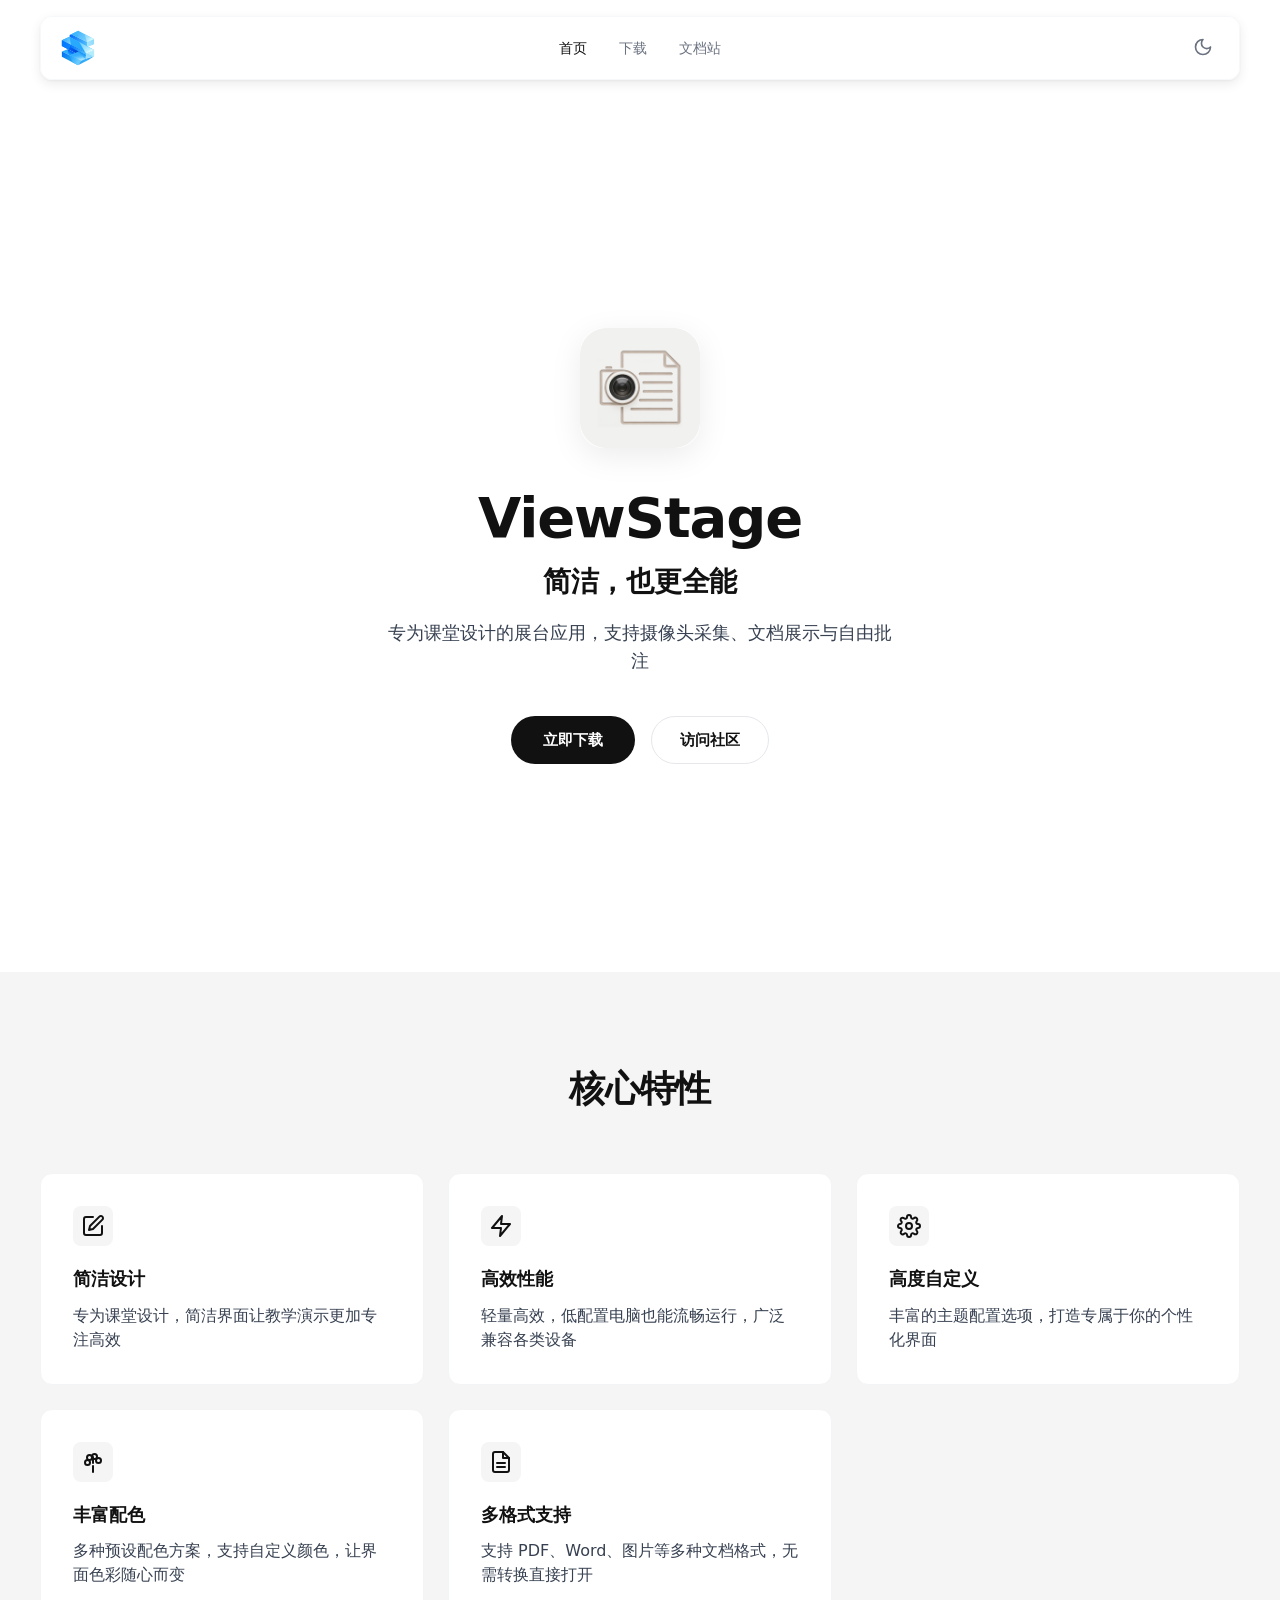
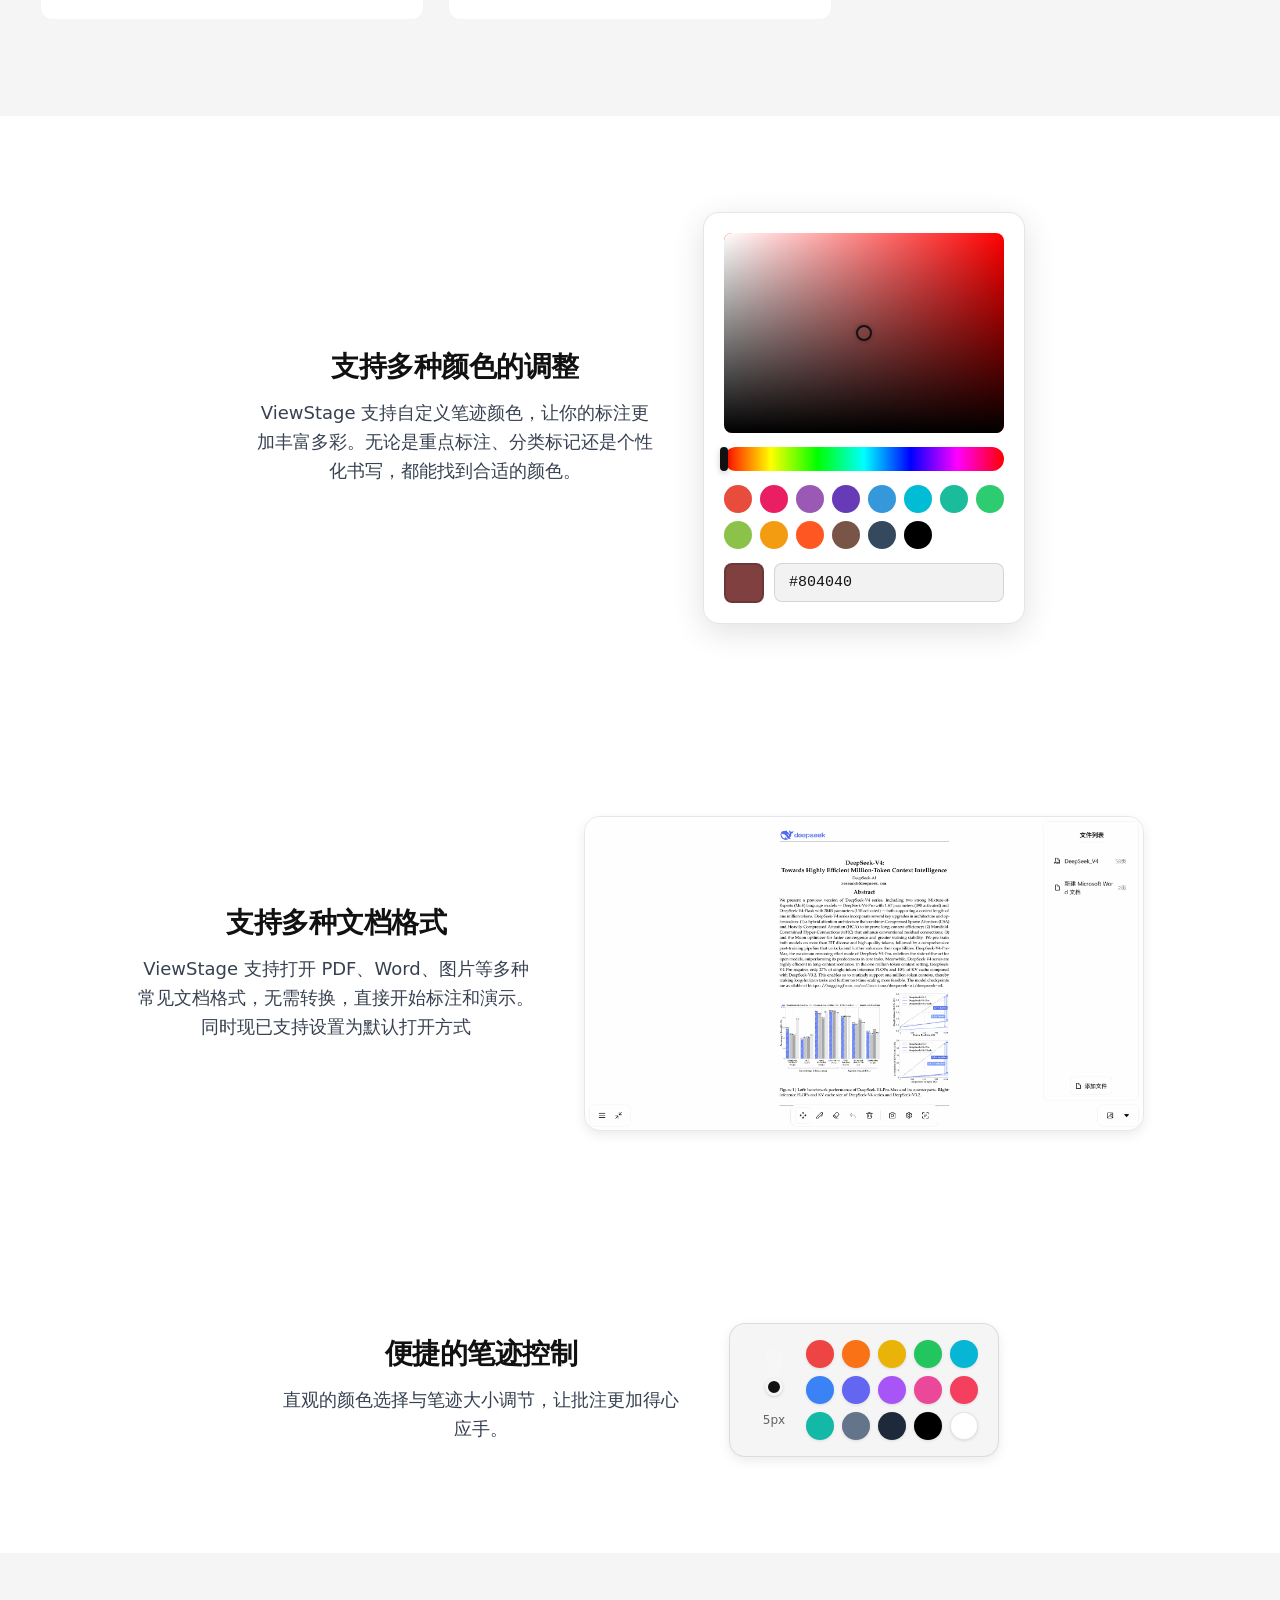
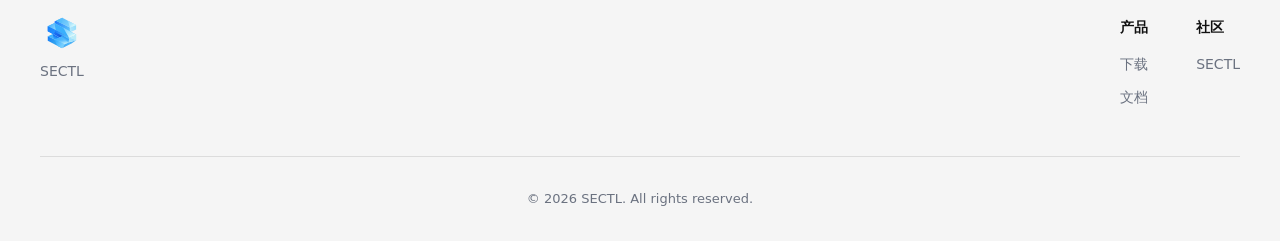
==== commit 98e16104: "修复脚页异常" ====
--- a/index.html
+++ b/index.html
@@ -197,7 +197,7 @@
             </div>
         </div>
         <div class="footer-bottom">
-            <p>© 2024 SECTL. All rights reserved.</p>
+            <p>© <span id="current-year"></span> SECTL. All rights reserved.</p>
         </div>
     </footer>
     <script src="main.js"></script>
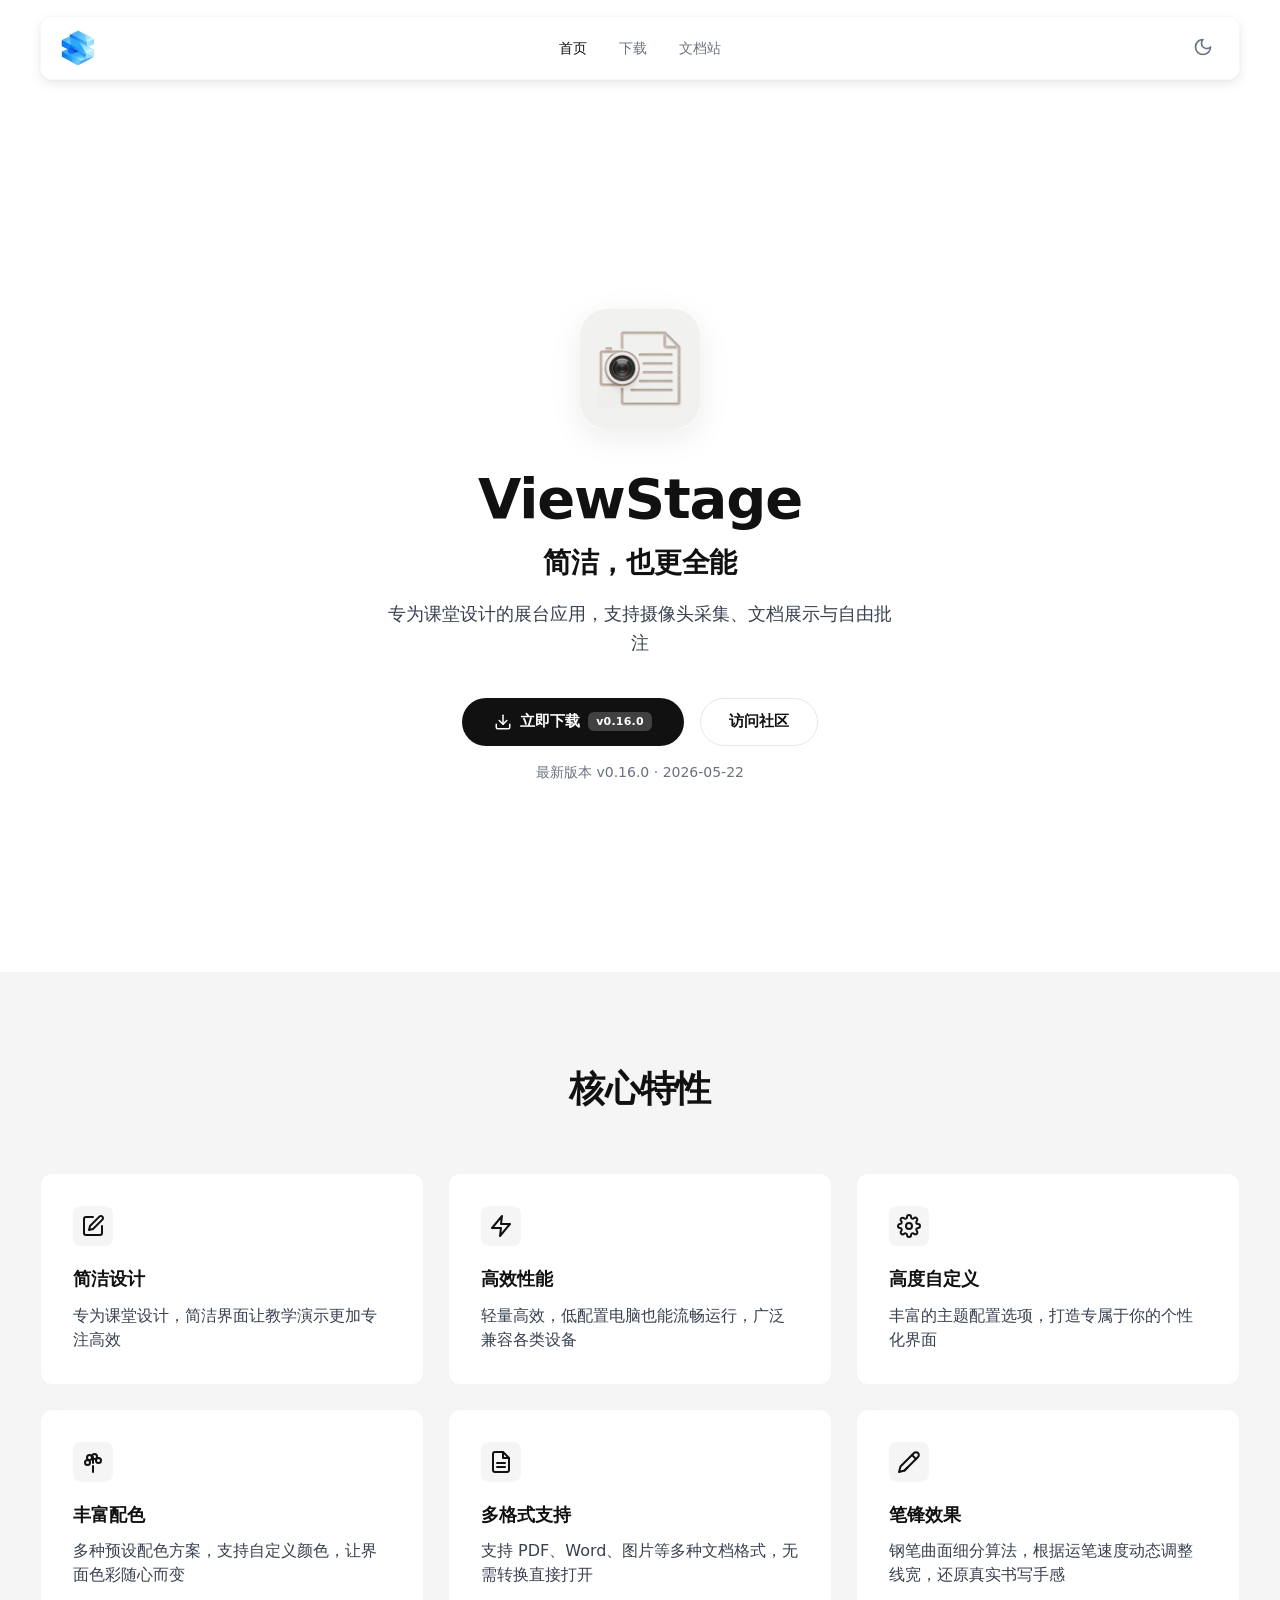
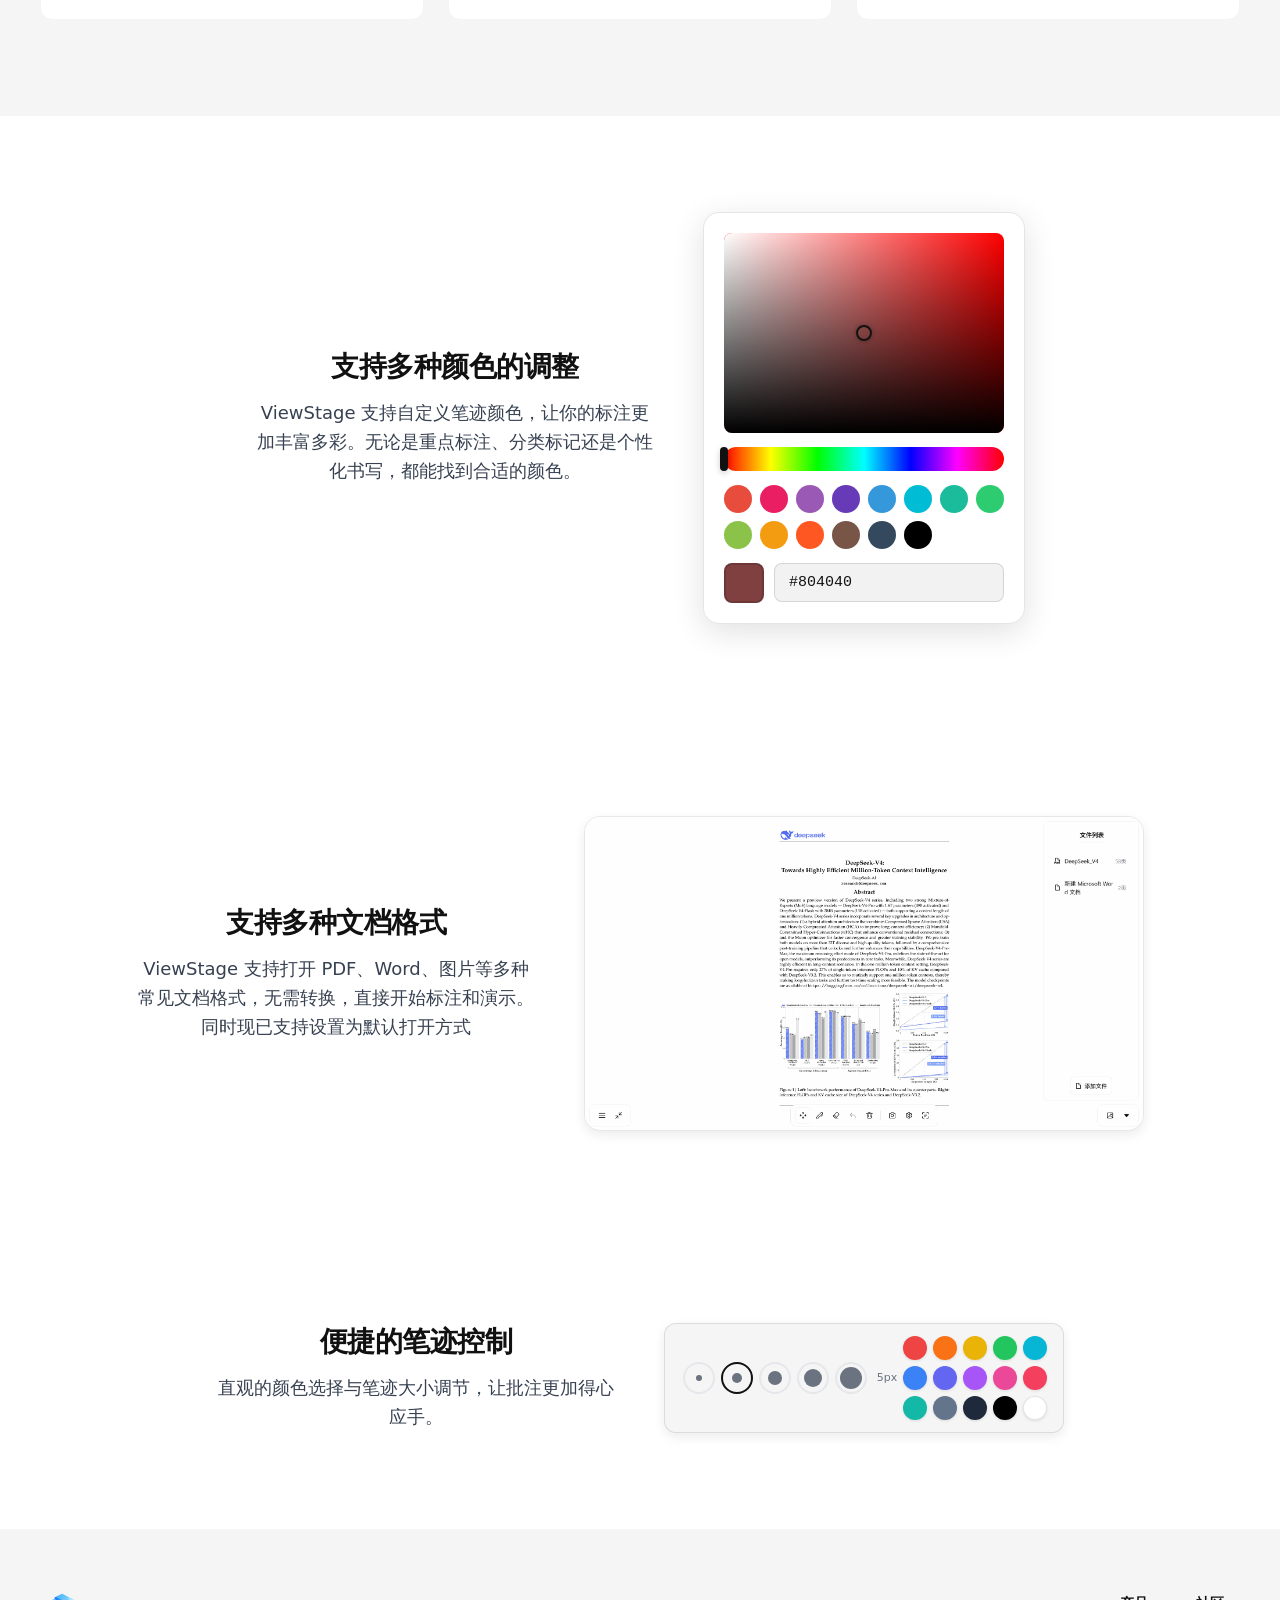
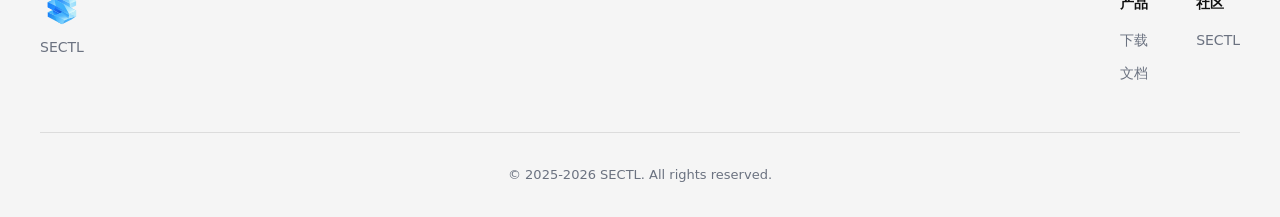
==== commit 0ff90c1f: "更新网页" ====
--- a/index.html
+++ b/index.html
@@ -4,6 +4,7 @@
     <meta charset="UTF-8">
     <meta name="viewport" content="width=device-width, initial-scale=1.0">
     <title>ViewStage</title>
+    <link rel="icon" type="image/svg+xml" href="SECTL-LOGO.svg">
     <link rel="stylesheet" href="style.css">
 </head>
 <body>
@@ -36,9 +37,14 @@
                 <p class="hero-tagline">简洁，也更全能</p>
                 <p class="hero-description">专为课堂设计的展台应用，支持摄像头采集、文档展示与自由批注</p>
                 <div class="hero-actions">
-                    <a href="/download.html" class="btn btn-primary">立即下载</a>
+                    <a href="/download.html" class="btn btn-primary">
+                        <svg xmlns="http://www.w3.org/2000/svg" width="18" height="18" viewBox="0 0 24 24" fill="none" stroke="currentColor" stroke-width="2" stroke-linecap="round" stroke-linejoin="round"><path d="M21 15v4a2 2 0 0 1-2 2H5a2 2 0 0 1-2-2v-4"></path><polyline points="7 10 12 15 17 10"></polyline><line x1="12" y1="15" x2="12" y2="3"></line></svg>
+                        立即下载
+                        <span class="version-badge" id="hero-version-badge">v0.16.0</span>
+                    </a>
                     <a href="https://sectl.cn/forum" class="btn btn-secondary">访问社区</a>
                 </div>
+                <p class="hero-version-hint" id="hero-version-hint">最新版本 <span id="hero-version-number">v0.16.0</span> · <span id="hero-publish-date">2026-05-22</span></p>
             </div>
         </section>
         <section class="features-section">
@@ -79,6 +85,13 @@
                         </div>
                         <h3 class="feature-title">多格式支持</h3>
                         <p class="feature-desc">支持 PDF、Word、图片等多种文档格式，无需转换直接打开</p>
+                    </div>
+                    <div class="feature-card">
+                        <div class="feature-icon">
+                            <svg xmlns="http://www.w3.org/2000/svg" width="24" height="24" viewBox="0 0 24 24" fill="none" stroke="currentColor" stroke-width="2" stroke-linecap="round" stroke-linejoin="round"><path d="M17 3a2.828 2.828 0 1 1 4 4L7.5 20.5 2 22l1.5-5.5L17 3z"/><path d="m15 5 4 4"/><path d="m7.5 20.5 3-3"/></svg>
+                        </div>
+                        <h3 class="feature-title">笔锋效果</h3>
+                        <p class="feature-desc">钢笔曲面细分算法，根据运笔速度动态调整线宽，还原真实书写手感</p>
                     </div>
                 </div>
             </div>
@@ -147,31 +160,30 @@
                         <p class="showcase-desc">直观的颜色选择与笔迹大小调节，让批注更加得心应手。</p>
                     </div>
                     <div class="pen-control-panel-demo visible">
-                        <div class="pen-size-vertical-demo">
-                            <div class="slider-wrapper-demo">
-                                <svg class="triangle-track-demo" viewBox="0 0 40 50" preserveAspectRatio="none">
-                                    <path d="M 12 0 L 28 0 L 20 50 Z" fill="rgba(255, 255, 255, 0.15)" stroke="rgba(255, 255, 255, 0.2)" stroke-width="1" stroke-linejoin="round" stroke-linecap="round"></path>
-                                </svg>
-                                <div class="custom-thumb-demo" style="top: 27px;"></div>
-                            </div>
-                            <span class="pen-size-label-demo">5px</span>
-                        </div>
-                        <div class="pen-color-buttons-demo">
-                            <button class="pen-color-btn-demo" style="background-color: rgb(239, 68, 68);"></button>
-                            <button class="pen-color-btn-demo" style="background-color: rgb(249, 115, 22);"></button>
-                            <button class="pen-color-btn-demo" style="background-color: rgb(234, 179, 8);"></button>
-                            <button class="pen-color-btn-demo" style="background-color: rgb(34, 197, 94);"></button>
-                            <button class="pen-color-btn-demo" style="background-color: rgb(6, 182, 212);"></button>
-                            <button class="pen-color-btn-demo" style="background-color: rgb(59, 130, 246);"></button>
-                            <button class="pen-color-btn-demo" style="background-color: rgb(99, 102, 241);"></button>
-                            <button class="pen-color-btn-demo" style="background-color: rgb(168, 85, 247);"></button>
-                            <button class="pen-color-btn-demo" style="background-color: rgb(236, 72, 153);"></button>
-                            <button class="pen-color-btn-demo" style="background-color: rgb(244, 63, 94);"></button>
-                            <button class="pen-color-btn-demo" style="background-color: rgb(20, 184, 166);"></button>
-                            <button class="pen-color-btn-demo" style="background-color: rgb(100, 116, 139);"></button>
-                            <button class="pen-color-btn-demo" style="background-color: rgb(30, 41, 59);"></button>
-                            <button class="pen-color-btn-demo dark-color-demo" style="background-color: rgb(0, 0, 0);"></button>
-                            <button class="pen-color-btn-demo light-color-demo" style="background-color: rgb(255, 255, 255);"></button>
+                        <div class="pen-size-presets-demo" id="penSizePresetsDemo">
+                            <button class="size-preset-btn-demo" data-value="2" title="2px"><span class="size-dot-demo" style="width:6px;height:6px"></span></button>
+                            <button class="size-preset-btn-demo active" data-value="5" title="5px"><span class="size-dot-demo" style="width:10px;height:10px"></span></button>
+                            <button class="size-preset-btn-demo" data-value="10" title="10px"><span class="size-dot-demo" style="width:14px;height:14px"></span></button>
+                            <button class="size-preset-btn-demo" data-value="15" title="15px"><span class="size-dot-demo" style="width:18px;height:18px"></span></button>
+                            <button class="size-preset-btn-demo" data-value="21" title="21px"><span class="size-dot-demo" style="width:22px;height:22px"></span></button>
+                            <span class="pen-size-label-demo" id="penSizeValueDemo">5px</span>
+                        </div>
+                        <div class="pen-color-buttons-demo" id="penColorButtonsDemo">
+                            <button class="pen-color-btn-demo" data-index="0" title="颜色1" style="background-color: rgb(239, 68, 68);"></button>
+                            <button class="pen-color-btn-demo" data-index="1" title="颜色2" style="background-color: rgb(249, 115, 22);"></button>
+                            <button class="pen-color-btn-demo" data-index="2" title="颜色3" style="background-color: rgb(234, 179, 8);"></button>
+                            <button class="pen-color-btn-demo" data-index="3" title="颜色4" style="background-color: rgb(34, 197, 94);"></button>
+                            <button class="pen-color-btn-demo" data-index="4" title="颜色5" style="background-color: rgb(6, 182, 212);"></button>
+                            <button class="pen-color-btn-demo" data-index="5" title="颜色6" style="background-color: rgb(59, 130, 246);"></button>
+                            <button class="pen-color-btn-demo" data-index="6" title="颜色7" style="background-color: rgb(99, 102, 241);"></button>
+                            <button class="pen-color-btn-demo" data-index="7" title="颜色8" style="background-color: rgb(168, 85, 247);"></button>
+                            <button class="pen-color-btn-demo" data-index="8" title="颜色9" style="background-color: rgb(236, 72, 153);"></button>
+                            <button class="pen-color-btn-demo" data-index="9" title="颜色10" style="background-color: rgb(244, 63, 94);"></button>
+                            <button class="pen-color-btn-demo" data-index="10" title="颜色11" style="background-color: rgb(20, 184, 166);"></button>
+                            <button class="pen-color-btn-demo" data-index="11" title="颜色12" style="background-color: rgb(100, 116, 139);"></button>
+                            <button class="pen-color-btn-demo" data-index="12" title="颜色13" style="background-color: rgb(30, 41, 59);"></button>
+                            <button class="pen-color-btn-demo dark-color-demo" data-index="13" title="颜色14" style="background-color: rgb(0, 0, 0);"></button>
+                            <button class="pen-color-btn-demo light-color-demo" data-index="14" title="颜色15" style="background-color: rgb(255, 255, 255);"></button>
                         </div>
                     </div>
                 </div>
--- a/style.css
+++ b/style.css
@@ -156,6 +156,15 @@
 
 html {
     scroll-behavior: smooth;
+}
+
+img {
+    -webkit-user-drag: none;
+    -khtml-user-drag: none;
+    -moz-user-drag: none;
+    -o-user-drag: none;
+    user-drag: none;
+    pointer-events: none;
 }
 
 body {
@@ -395,6 +404,29 @@
     gap: 16px;
     justify-content: center;
     flex-wrap: wrap;
+    margin-bottom: 16px;
+}
+
+.hero-version-hint {
+    font-size: 14px;
+    color: var(--text-muted);
+    text-align: center;
+}
+
+.version-badge {
+    display: inline-flex;
+    align-items: center;
+    padding: 2px 8px;
+    font-size: 11px;
+    font-weight: 600;
+    background: rgba(255, 255, 255, 0.2);
+    border-radius: 6px;
+    line-height: 1.4;
+    letter-spacing: 0.02em;
+}
+
+html.dark .version-badge {
+    background: rgba(0, 0, 0, 0.2);
 }
 
 .btn {
@@ -422,6 +454,16 @@
 .btn-primary:hover {
     background: var(--primary-active);
     transform: scale(1.02);
+    box-shadow: 0 4px 16px rgba(0, 0, 0, 0.12);
+}
+
+.btn-primary:active {
+    transform: scale(0.98);
+    box-shadow: none;
+}
+
+html.dark .btn-primary:hover {
+    box-shadow: 0 4px 20px rgba(0, 0, 0, 0.35);
 }
 
 .btn-secondary {
@@ -433,6 +475,10 @@
 .btn-secondary:hover {
     background: var(--hover-bg);
     border-color: var(--text-muted);
+}
+
+.btn-secondary:active {
+    transform: scale(0.98);
 }
 
 .features-section {
@@ -466,13 +512,21 @@
     padding: 32px;
     border-radius: var(--radius-lg);
     border: 1px solid var(--border-color-light);
-    transition: all var(--transition-normal);
+    transition: transform var(--transition-normal), box-shadow var(--transition-normal), border-color var(--transition-normal);
 }
 
 .feature-card:hover {
-    transform: translateY(-4px);
-    box-shadow: 0 4px 12px rgba(0, 0, 0, 0.08);
+    transform: translateY(-2px);
+    box-shadow: 0 8px 24px rgba(0, 0, 0, 0.06);
     border-color: var(--border-color);
+}
+
+.feature-card:active {
+    transform: translateY(0);
+}
+
+html.dark .feature-card:hover {
+    box-shadow: 0 8px 24px rgba(0, 0, 0, 0.25);
 }
 
 .feature-icon {
@@ -551,7 +605,16 @@
     padding: 20px;
     box-shadow: var(--picker-shadow);
     border: 1px solid var(--picker-border);
-    transition: background var(--transition-normal), box-shadow var(--transition-normal), border-color var(--transition-normal);
+    transition: background var(--transition-normal), box-shadow var(--transition-normal), border-color var(--transition-normal), transform var(--transition-normal);
+}
+
+.color-picker-popup-demo:hover {
+    box-shadow: 0 12px 40px rgba(0, 0, 0, 0.14);
+    transform: translateY(-1px);
+}
+
+html.dark .color-picker-popup-demo:hover {
+    box-shadow: 0 12px 44px rgba(0, 0, 0, 0.35);
 }
 
 .color-picker-sv-demo {
@@ -766,6 +829,16 @@
     border-radius: var(--radius-xl);
     box-shadow: 0 4px 12px rgba(0, 0, 0, 0.08);
     border: 1px solid var(--hairline);
+    transition: transform var(--transition-normal), box-shadow var(--transition-normal);
+}
+
+.docs-preview-img:hover {
+    transform: scale(1.01);
+    box-shadow: 0 8px 24px rgba(0, 0, 0, 0.1);
+}
+
+html.dark .docs-preview-img:hover {
+    box-shadow: 0 8px 28px rgba(0, 0, 0, 0.35);
 }
 
 .docs-preview-img.light-img {
@@ -797,70 +870,86 @@
     display: flex;
     flex-direction: row;
     align-items: center;
-    gap: 8px;
-    padding: 16px 20px;
+    gap: 4px;
+    padding: 12px 16px;
     background: var(--pen-panel-bg);
-    border-radius: var(--radius-xl);
+    border-radius: var(--radius-lg);
     border: 1px solid var(--pen-panel-border);
     box-shadow: var(--pen-panel-shadow);
-    transition: background var(--transition-normal), box-shadow var(--transition-normal), border-color var(--transition-normal);
-}
-
-.slider-wrapper-demo {
-    position: relative;
-    width: 40px;
-    height: 50px;
-    cursor: ns-resize;
-}
-
-.triangle-track-demo {
-    position: absolute;
-    top: 0;
-    left: 0;
-    width: 100%;
-    height: 100%;
-    z-index: 1;
-}
-
-.custom-thumb-demo {
-    position: absolute;
-    left: 50%;
-    transform: translateX(-50%);
-    width: 18px;
-    height: 18px;
+    transition: background var(--transition-normal), box-shadow var(--transition-normal), border-color var(--transition-normal), transform var(--transition-normal);
+}
+
+.pen-control-panel-demo:hover {
+    box-shadow: 0 8px 24px rgba(0, 0, 0, 0.1);
+    transform: translateY(-1px);
+}
+
+html.dark .pen-control-panel-demo:hover {
+    box-shadow: 0 8px 28px rgba(0, 0, 0, 0.3);
+}
+
+.pen-size-presets-demo {
+    display: flex;
+    flex-direction: row;
+    align-items: center;
+    gap: 6px;
+    padding: 0 2px;
+}
+
+.size-preset-btn-demo {
+    width: 32px;
+    height: 32px;
     border-radius: 50%;
-    background: var(--pen-thumb-bg);
-    border: 3px solid var(--pen-panel-bg);
-    box-shadow: var(--pen-thumb-shadow);
-    z-index: 2;
-}
-
-.pen-size-vertical-demo {
-    display: flex;
-    flex-direction: column;
-    align-items: center;
-    gap: 10px;
-    min-width: 40px;
-    padding: 0 4px;
+    border: 2px solid var(--hairline);
+    background: var(--bg-secondary);
+    cursor: pointer;
+    display: flex;
+    align-items: center;
+    justify-content: center;
+    transition: all 0.15s ease;
+    padding: 0;
+}
+
+.size-preset-btn-demo:hover {
+    border-color: var(--text-primary);
+    transform: scale(1.1);
+}
+
+.size-preset-btn-demo.active {
+    border-color: var(--text-primary);
+    background: var(--bg-secondary);
+}
+
+.size-dot-demo {
+    display: block;
+    border-radius: 50%;
+    background: var(--text-muted);
+    flex-shrink: 0;
+    transition: all 0.15s ease;
+}
+
+.size-preset-btn-demo:hover .size-dot-demo {
+    background: var(--text-primary);
 }
 
 .pen-size-label-demo {
-    font-size: 12px;
+    font-size: 11px;
     font-weight: 500;
-    color: var(--pen-label-color);
+    color: var(--text-muted);
+    margin-left: 4px;
 }
 
 .pen-color-buttons-demo {
     display: grid;
     grid-template-columns: repeat(5, 1fr);
     grid-template-rows: repeat(3, 1fr);
-    gap: 8px;
+    gap: 6px;
     justify-items: center;
 }
 
 .pen-color-btn-demo {
-    width: 28px;
-    height: 28px;
+    width: 24px;
+    height: 24px;
     border-radius: 50%;
     border: 2px solid transparent;
     cursor: pointer;
@@ -874,6 +963,11 @@
     box-shadow: 0 4px 12px rgba(0, 0, 0, 0.2);
 }
 
+.pen-color-btn-demo.active {
+    border: 2px solid var(--text-primary);
+    box-shadow: 0 0 0 2px var(--pen-panel-bg);
+}
+
 .pen-color-btn-demo.dark-color-demo {
     border: 1px solid var(--pen-color-border);
 }
@@ -999,6 +1093,11 @@
         border-radius: 20px;
     }
     
+    .hero-logo:hover {
+        transform: none;
+        box-shadow: 0 8px 32px rgba(0, 0, 0, 0.08);
+    }
+    
     .hero-title {
         font-size: 36px;
     }
@@ -1018,6 +1117,15 @@
         font-size: 14px;
     }
     
+    .btn-primary:hover {
+        transform: none;
+        box-shadow: none;
+    }
+    
+    .btn-secondary:active {
+        transform: none;
+    }
+    
     .features-section {
         padding: 64px 16px;
     }
@@ -1034,6 +1142,12 @@
     
     .feature-card {
         padding: 24px;
+    }
+    
+    .feature-card:hover {
+        transform: none;
+        box-shadow: none;
+        border-color: var(--border-color-light);
     }
     
     .showcase-section {
@@ -1070,12 +1184,27 @@
         max-width: 320px;
     }
     
+    .docs-preview-img:hover {
+        transform: none;
+        box-shadow: 0 4px 12px rgba(0, 0, 0, 0.08);
+    }
+    
     .pen-section {
         padding: 64px 16px;
     }
     
     .pen-control-panel-demo {
         padding: 12px 16px;
+    }
+    
+    .pen-control-panel-demo:hover {
+        transform: none;
+        box-shadow: var(--pen-panel-shadow);
+    }
+    
+    .color-picker-popup-demo:hover {
+        transform: none;
+        box-shadow: var(--picker-shadow);
     }
     
     .pen-color-btn-demo {
@@ -1085,6 +1214,15 @@
     
     .pen-color-buttons-demo {
         gap: 6px;
+    }
+    
+    .size-preset-btn-demo {
+        width: 28px;
+        height: 28px;
+    }
+    
+    .pen-control-panel-demo {
+        padding: 10px 12px;
     }
     
     .color-picker-popup-demo {
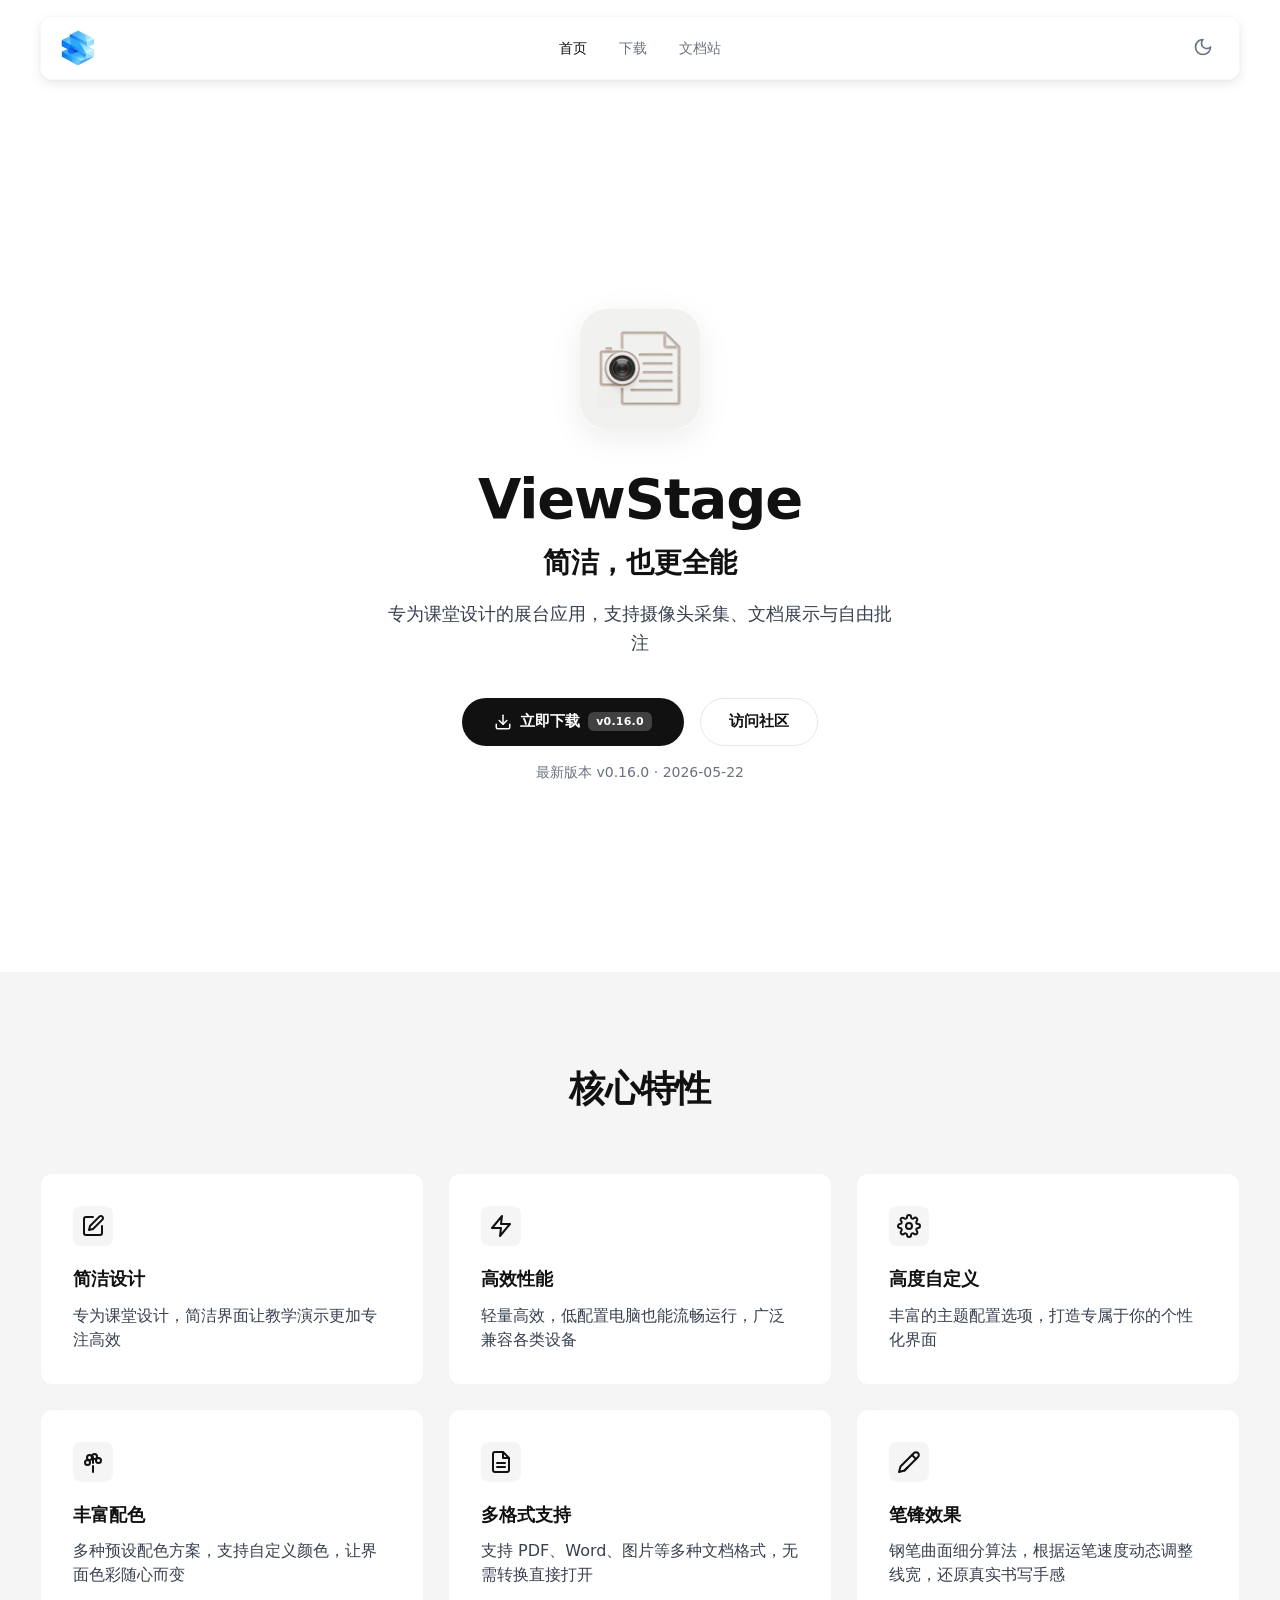
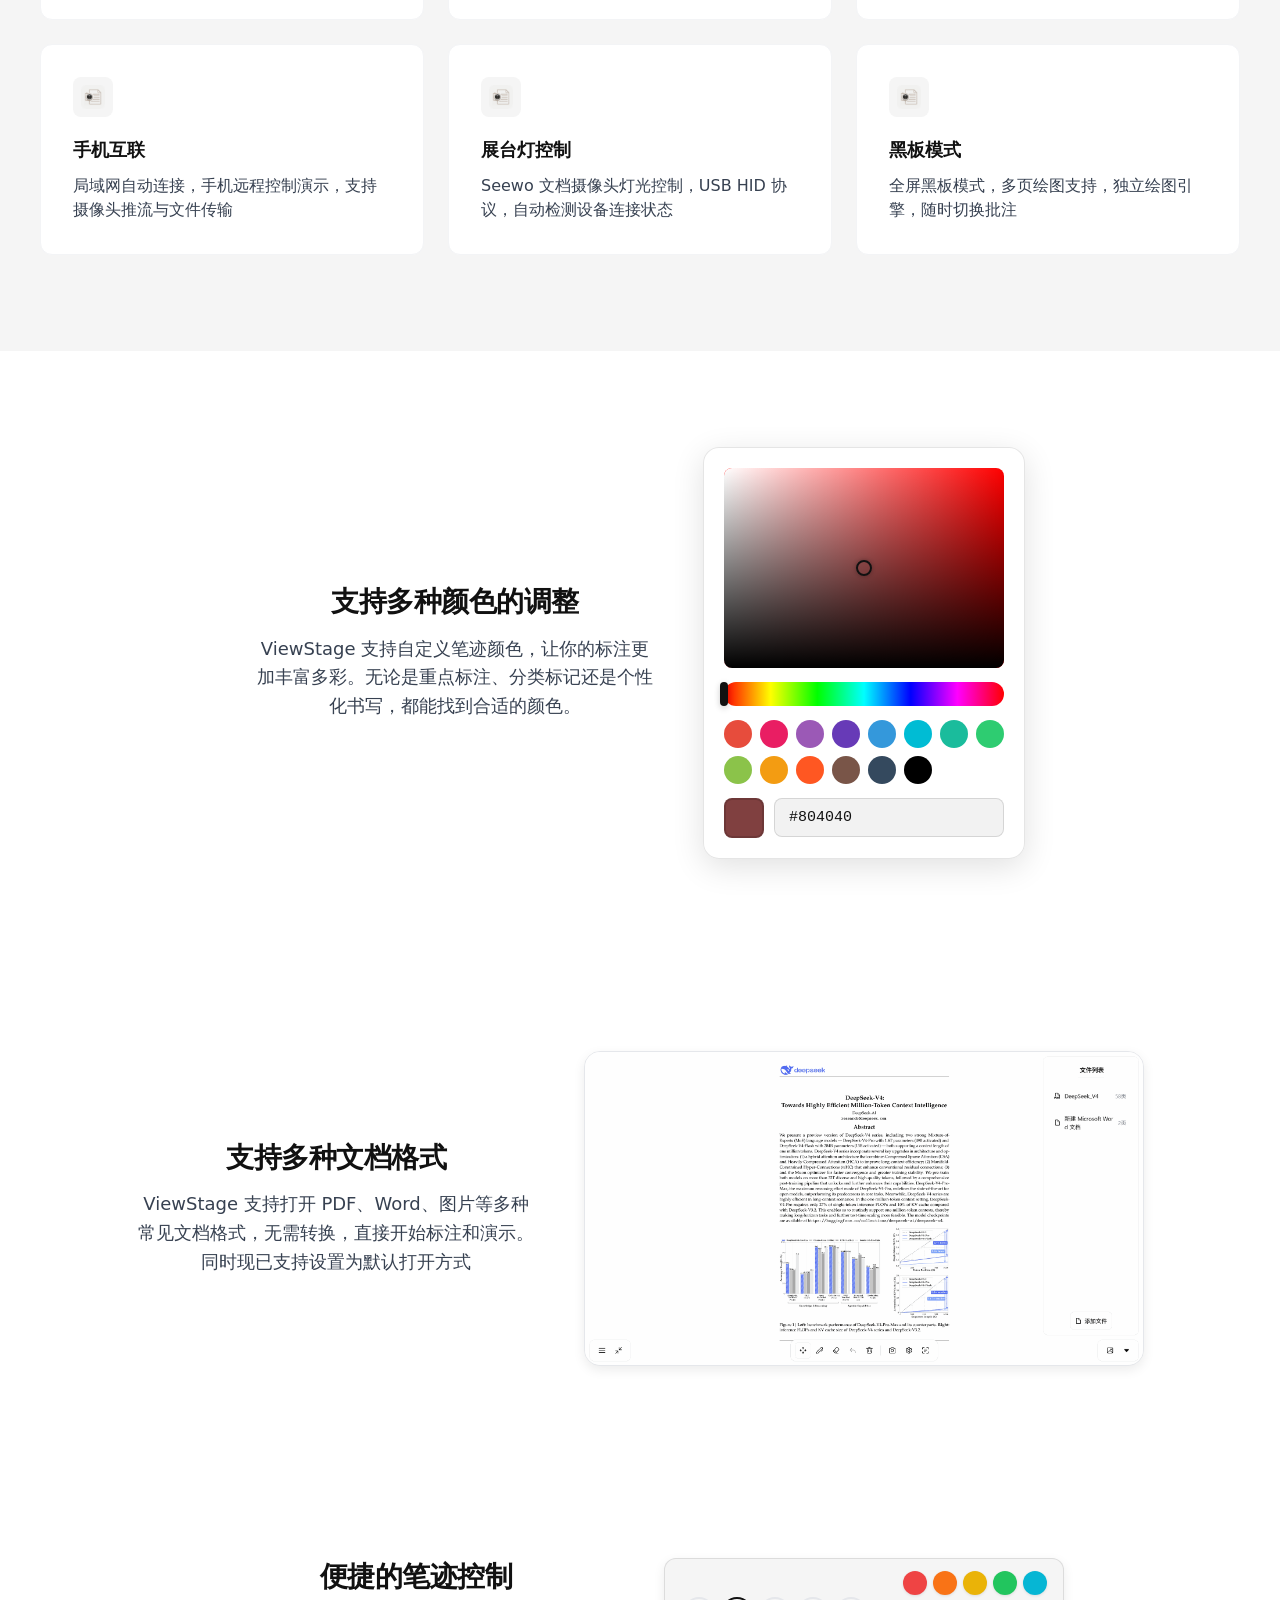
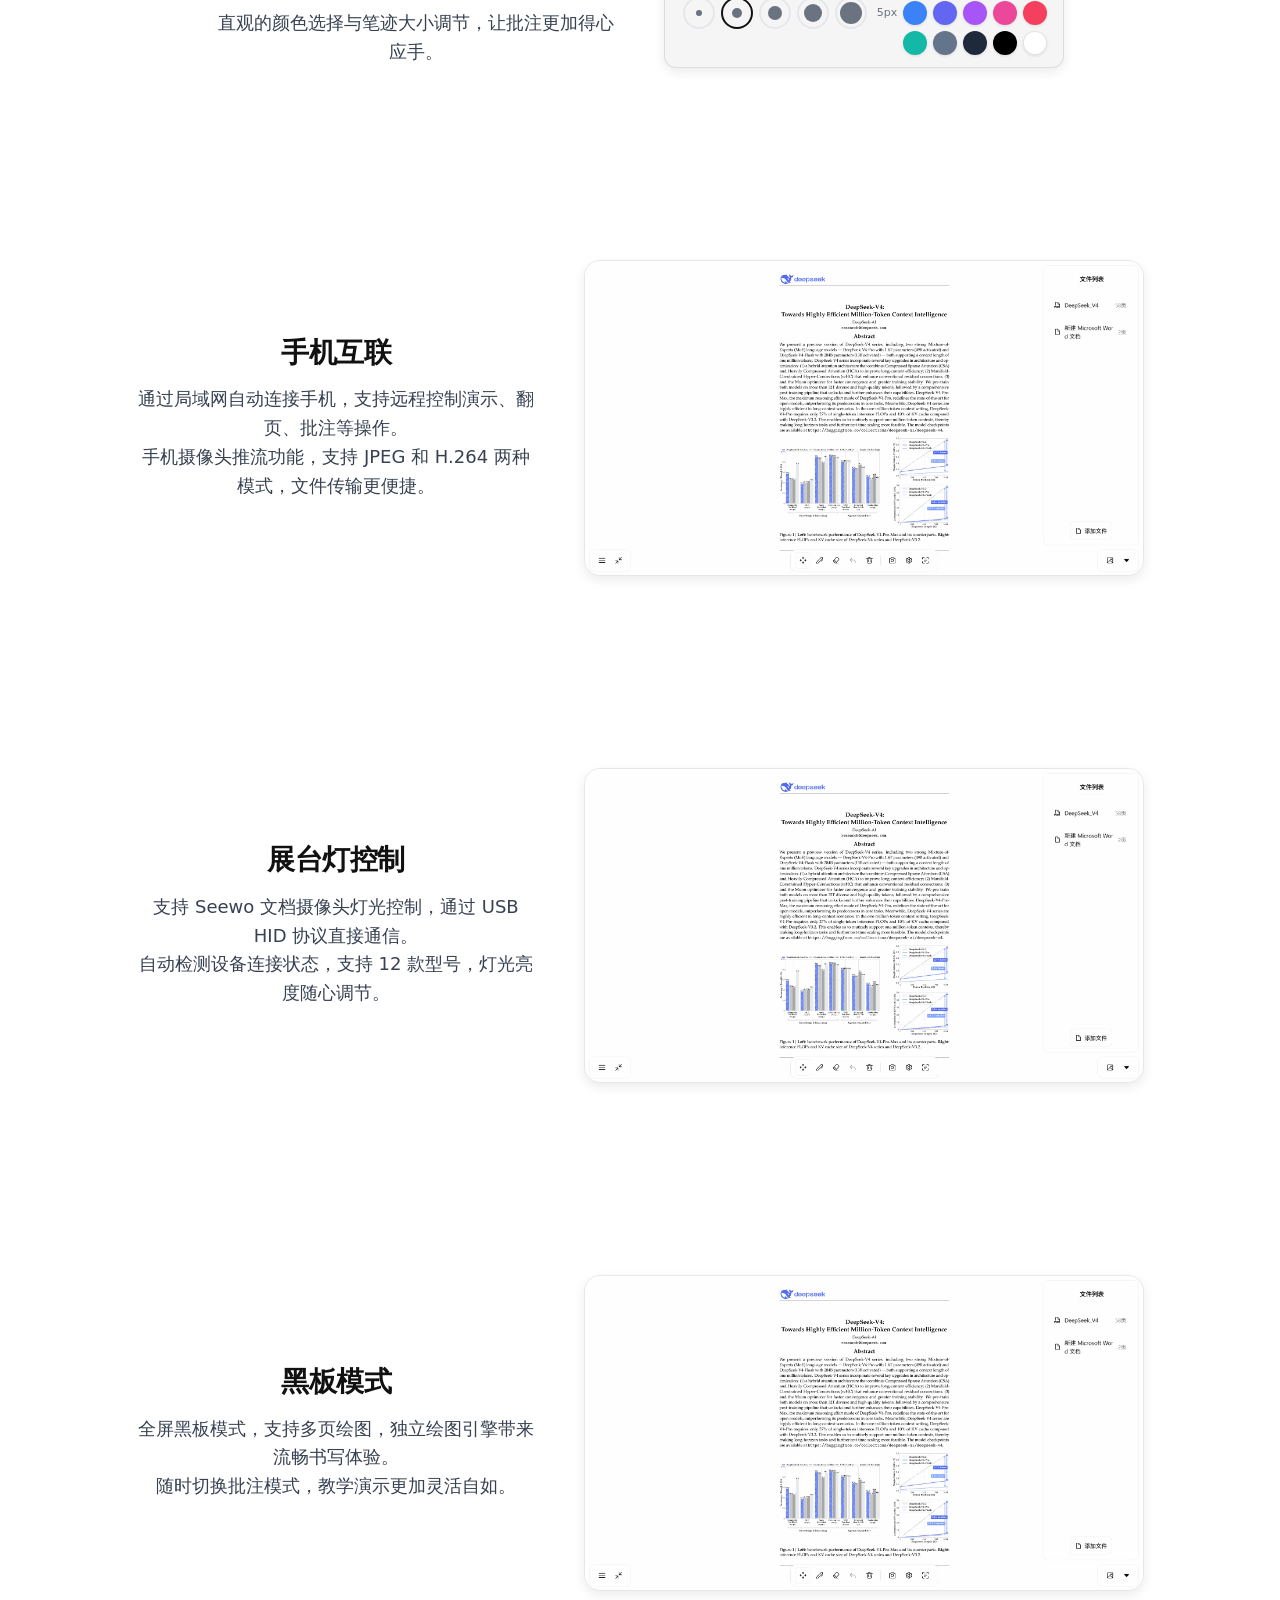
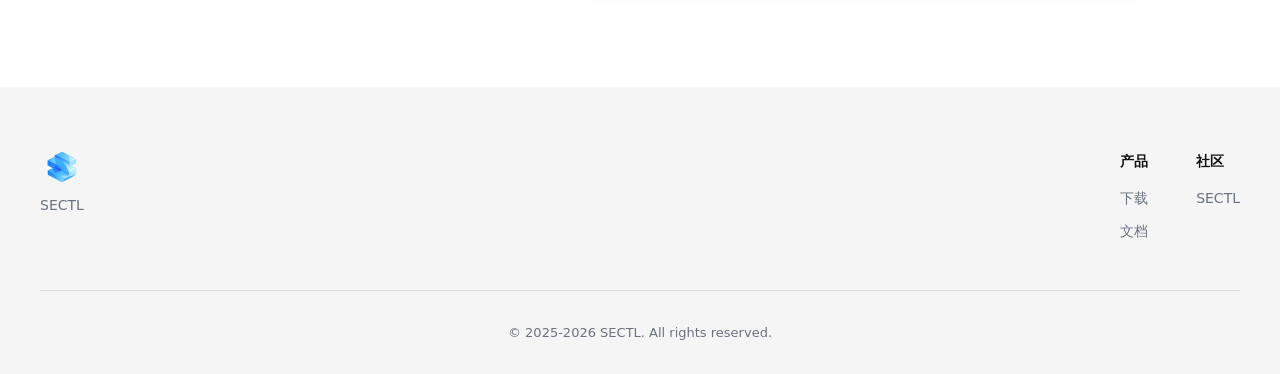
==== commit be063088: "添加新功能展示和扩展下载 - 首页新增手机互联、展台灯控制、黑板模式三个特性卡片 - 首页新增三个功能的展示区域 - 下载页新增扩展下载卡片（适老版主题、手机App） - 下载源改为SECTL镜像并设" ====
--- a/index.html
+++ b/index.html
@@ -93,6 +93,27 @@
                         <h3 class="feature-title">笔锋效果</h3>
                         <p class="feature-desc">钢笔曲面细分算法，根据运笔速度动态调整线宽，还原真实书写手感</p>
                     </div>
+                    <div class="feature-card">
+                        <div class="feature-icon">
+                            <img src="logo.png" alt="手机互联" width="24" height="24">
+                        </div>
+                        <h3 class="feature-title">手机互联</h3>
+                        <p class="feature-desc">局域网自动连接，手机远程控制演示，支持摄像头推流与文件传输</p>
+                    </div>
+                    <div class="feature-card">
+                        <div class="feature-icon">
+                            <img src="logo.png" alt="展台灯控制" width="24" height="24">
+                        </div>
+                        <h3 class="feature-title">展台灯控制</h3>
+                        <p class="feature-desc">Seewo 文档摄像头灯光控制，USB HID 协议，自动检测设备连接状态</p>
+                    </div>
+                    <div class="feature-card">
+                        <div class="feature-icon">
+                            <img src="logo.png" alt="黑板模式" width="24" height="24">
+                        </div>
+                        <h3 class="feature-title">黑板模式</h3>
+                        <p class="feature-desc">全屏黑板模式，多页绘图支持，独立绘图引擎，随时切换批注</p>
+                    </div>
                 </div>
             </div>
         </section>
@@ -189,6 +210,51 @@
                 </div>
             </div>
         </section>
+        <section class="phone-section">
+            <div class="section-container">
+                <div class="showcase-content">
+                    <div class="showcase-text">
+                        <h2 class="section-title">手机互联</h2>
+                        <p class="showcase-desc">通过局域网自动连接手机，支持远程控制演示、翻页、批注等操作。</p>
+                        <p class="showcase-desc">手机摄像头推流功能，支持 JPEG 和 H.264 两种模式，文件传输更便捷。</p>
+                    </div>
+                    <div class="docs-preview">
+                        <img src="doc-light.png" alt="手机互联预览" class="docs-preview-img light-img">
+                        <img src="doc-dark.png" alt="手机互联预览" class="docs-preview-img dark-img">
+                    </div>
+                </div>
+            </div>
+        </section>
+        <section class="light-section">
+            <div class="section-container">
+                <div class="showcase-content">
+                    <div class="showcase-text">
+                        <h2 class="section-title">展台灯控制</h2>
+                        <p class="showcase-desc">支持 Seewo 文档摄像头灯光控制，通过 USB HID 协议直接通信。</p>
+                        <p class="showcase-desc">自动检测设备连接状态，支持 12 款型号，灯光亮度随心调节。</p>
+                    </div>
+                    <div class="docs-preview">
+                        <img src="doc-light.png" alt="展台灯控制预览" class="docs-preview-img light-img">
+                        <img src="doc-dark.png" alt="展台灯控制预览" class="docs-preview-img dark-img">
+                    </div>
+                </div>
+            </div>
+        </section>
+        <section class="blackboard-section">
+            <div class="section-container">
+                <div class="showcase-content">
+                    <div class="showcase-text">
+                        <h2 class="section-title">黑板模式</h2>
+                        <p class="showcase-desc">全屏黑板模式，支持多页绘图，独立绘图引擎带来流畅书写体验。</p>
+                        <p class="showcase-desc">随时切换批注模式，教学演示更加灵活自如。</p>
+                    </div>
+                    <div class="docs-preview">
+                        <img src="doc-light.png" alt="黑板模式预览" class="docs-preview-img light-img">
+                        <img src="doc-dark.png" alt="黑板模式预览" class="docs-preview-img dark-img">
+                    </div>
+                </div>
+            </div>
+        </section>
     </main>
     <footer class="vp-footer">
         <div class="footer-container">
--- a/style.css
+++ b/style.css
@@ -541,6 +541,12 @@
     color: var(--text-primary);
 }
 
+.feature-icon img {
+    width: 24px;
+    height: 24px;
+    object-fit: contain;
+}
+
 .feature-title {
     font-size: 18px;
     font-weight: 600;
@@ -857,6 +863,19 @@
     display: block;
 }
 
+.phone-section,
+.light-section,
+.blackboard-section {
+    padding: 96px 24px;
+    background: var(--canvas);
+}
+
+.phone-section .section-container,
+.light-section .section-container,
+.blackboard-section .section-container {
+    max-width: 900px;
+}
+
 .pen-section {
     padding: 96px 24px;
     background: var(--bg-primary);
@@ -1189,6 +1208,12 @@
         box-shadow: 0 4px 12px rgba(0, 0, 0, 0.08);
     }
     
+    .phone-section,
+    .light-section,
+    .blackboard-section {
+        padding: 64px 16px;
+    }
+    
     .pen-section {
         padding: 64px 16px;
     }
